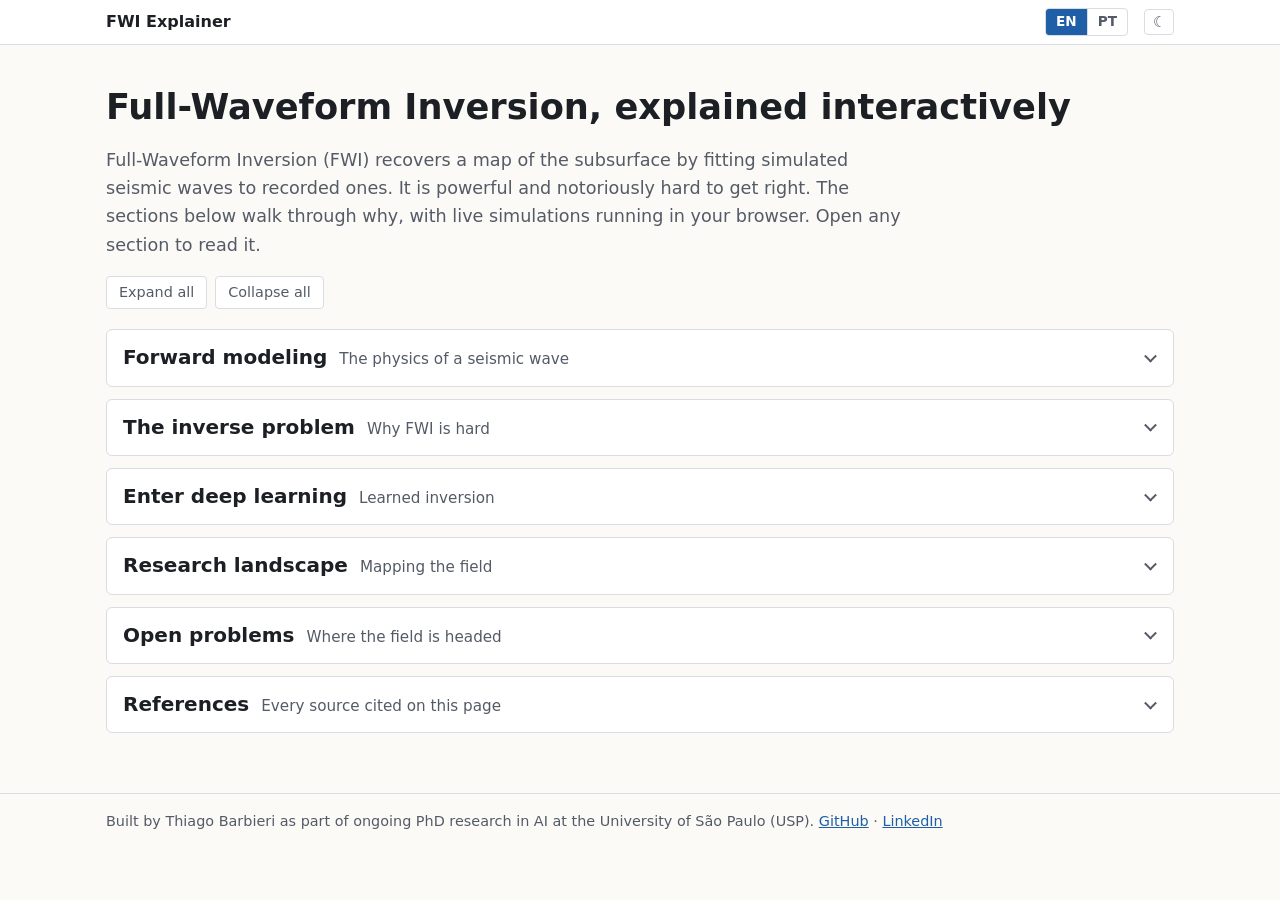
==== index.html @ c728a437 "docs: README with live links, screenshots and credits; copy edits - README: live links (EN/PT), over" ====
<!doctype html>
<html lang="en">
<head>
  <meta charset="utf-8">
  <meta name="viewport" content="width=device-width, initial-scale=1">
  <title>FWI Explainer</title>
  <link rel="icon" href="data:image/svg+xml,%3Csvg xmlns=%27http://www.w3.org/2000/svg%27 viewBox=%270 0 32 32%27%3E%3Cpath d=%27M2 16 Q6 4 10 16 T18 16 T26 16 T30 16%27 fill=%27none%27 stroke=%27%231f5fa8%27 stroke-width=%273%27/%3E%3C/svg%3E">
  <meta name="description" content="Interactive, in-browser explainer of seismic Full-Waveform Inversion and deep-learning approaches to it.">
  <link rel="alternate" hreflang="en" href="index.html">
  <link rel="alternate" hreflang="pt-BR" href="index.pt.html">
  <link rel="stylesheet" href="assets/vendor/katex/katex.min.css">
  <link rel="stylesheet" href="assets/css/theme.css">
  <link rel="stylesheet" href="assets/css/layout.css">
  <script src="assets/js/theme.js"></script>
</head>
<body>
  <a class="skip-link" href="#content">Skip to content</a>
  <header class="site-header">
    <nav class="site-nav" aria-label="Site">
      <a class="brand" href="#top">FWI Explainer</a>
      <div class="lang-switch" role="group" aria-label="Language" data-lang-switch>
        <a href="index.html" hreflang="en" lang="en" aria-current="true">EN</a>
        <a href="index.pt.html" hreflang="pt-BR" lang="pt-BR">PT</a>
      </div>
      <button type="button" class="theme-toggle" data-theme-toggle data-label-dark="Switch to dark theme" data-label-light="Switch to light theme"></button>
    </nav>
  </header>
  <main id="content">
    <div id="top"></div>
    <h1>Full-Waveform Inversion, explained interactively</h1>
    <p class="lede">Full-Waveform Inversion (FWI) recovers a map of the subsurface by fitting simulated seismic waves to recorded ones. It is powerful and notoriously hard to get right. The sections below walk through why, with live simulations running in your browser. Open any section to read it.</p>
    <div class="section-tools">
      <button type="button" data-sections="expand">Expand all</button>
      <button type="button" data-sections="collapse">Collapse all</button>
    </div>
    <details class="section" id="forward-modeling">
      <summary><h2 class="section-title">Forward modeling</h2><span class="section-sub">The physics of a seismic wave</span></summary>
      <div class="section-body">
        <p class="lede">Inverting seismic data first requires predicting it. Given a map of how fast sound travels underground, what does a wave from a surface source look like by the time it reaches the sensors?</p>

        <h3>Velocity models, sources and receivers</h3>
        <p>A <strong>velocity model</strong> is a map of the subsurface where each cell stores how fast a pressure wave travels there, in meters per second. Soft sediments are slow; compacted rock is fast. Where velocity changes abruptly, part of the wave's energy reflects back toward the surface.</p>
        <p>In a seismic survey, a <strong>source</strong> (an air gun offshore, a vibrator truck on land) sends a short pulse into the ground, and a line of <strong>receivers</strong> records pressure over time. Plotting every receiver's recording side by side, time increasing downward, gives a <strong>shot gather</strong>: the raw data that FWI tries to explain.</p>

        <h3>The acoustic wave equation</h3>
        <p>For a medium with constant density, the pressure field \(p(\mathbf{x}, t)\) obeys</p>
        \[ \frac{\partial^2 p}{\partial t^2} = v(\mathbf{x})^2\, \nabla^2 p + s(\mathbf{x}, t), \]
        <p>where \(v(\mathbf{x})\) is the velocity model and \(s\) is the source term. Simulating data from a known model this way is called <strong>forward modeling</strong>.</p>

        <section class="demo wide" id="forward-demo" aria-labelledby="fm-demo-title">
          <h4 id="fm-demo-title">Try it: propagate a wave through your own model</h4>
          <div class="demo-panels">
            <figure>
              <canvas data-role="model" role="img"
                aria-label="Velocity model with the wavefield drawn on top"
                aria-describedby="fm-model-desc"></canvas>
              <figcaption id="fm-model-desc">Velocity model (1 km × 1 km, light = slow, dark = fast) with the pressure wavefield overlaid in red (positive) and blue (negative). The orange triangle is the source; the small dark squares along the top are receivers.</figcaption>
              <div class="axis-label" aria-hidden="true"><span>1500 m/s</span><span>4500 m/s</span></div>
              <div class="legend-bar" aria-hidden="true"></div>
            </figure>
            <figure>
              <canvas data-role="gather" role="img"
                aria-label="Shot gather recorded by the receivers"
                aria-describedby="fm-gather-desc"></canvas>
              <figcaption id="fm-gather-desc">Shot gather: one column per receiver (left to right across the surface), time running downward from 0 to 1 s. The first steep arrival is the direct wave; curved events below it are reflections. Amplitudes get a display-only gain with time.</figcaption>
            </figure>
          </div>

          <div class="controls">
            <label class="control"><span class="label">Model preset</span>
              <select data-role="preset">
                <option value="layered" selected>Three layers</option>
                <option value="anomaly">Circular anomaly</option>
                <option value="dipping">Dipping interface</option>
                <option value="homogeneous">Homogeneous</option>
              </select>
            </label>
            <fieldset>
              <legend>Clicking the model</legend>
              <label><input type="radio" name="fm-mode" value="source" checked> places the source</label>
              <label><input type="radio" name="fm-mode" value="paint"> paints velocity</label>
            </fieldset>
            <label class="control"><span class="label">Brush velocity: <span data-role="brush-value"></span></span>
              <input type="range" data-role="brush" step="100">
            </label>
            <label class="control"><span class="label">Speed</span>
              <select data-role="speed">
                <option value="2">Slow</option>
                <option value="5" selected>Normal</option>
                <option value="12">Fast</option>
              </select>
            </label>
            <div class="button-row">
              <button type="button" class="primary" data-role="play" aria-pressed="false">Play</button>
              <button type="button" data-role="step">Step</button>
              <button type="button" data-role="reset">Reset</button>
            </div>
          </div>
          <p class="demo-status"><span data-role="clock"></span> · <span data-role="status" aria-live="polite">Press Play to fire the source.</span></p>
        </section>

        <h3>What to look for</h3>
        <ul>
          <li>In the three-layer model, each interface sends a reflection back up. In the gather these show up as curved events (hyperbolas) that arrive later for deeper interfaces.</li>
          <li>Once the wave enters a faster layer its wavefront spreads out faster, which also bends (refracts) its direction of travel.</li>
          <li>A compact anomaly scatters energy in every direction. Its signature in the gather is a diffraction curve centered above it.</li>
          <li>Try painting a slow, low-velocity zone and compare how much later its reflections arrive.</li>
        </ul>

        <h3>How the simulation works</h3>
        <p>The browser solves the wave equation on a 100 × 100 grid of 10 m cells with the finite-difference time-domain method. Derivatives become weighted differences between neighboring cells, and the field is advanced one small time step \(\Delta t\) at a time:</p>
        \[ p^{n+1}_{i,j} = 2p^{n}_{i,j} - p^{n-1}_{i,j} + v_{i,j}^2\,\Delta t^2\, \big(\nabla_h^2 p^{n}\big)_{i,j} + \Delta t^2\, s^{n}_{i,j}, \]
        <p>where \(\nabla_h^2\) is a fourth-order accurate discrete Laplacian. The time step must satisfy a stability (CFL) condition, \(v_{\max}\,\Delta t / \Delta x \le C\), otherwise errors grow exponentially. Here \(\Delta t\) is fixed for the fastest velocity you can paint, so edits can never make the simulation unstable. The source is a Ricker wavelet with a 15 Hz peak frequency. A damping "sponge" layer around the grid absorbs waves that leave it, which mimics an unbounded medium <a class="cite" href="#cerjan1985" data-cite="cerjan1985">(Cerjan et al., 1985)</a>. It is imperfect: a faint residual reflection of about 3% remains.</p>
        <p class="note">Adapted from standard finite-difference time-domain formulations of the acoustic wave equation.</p>

        <p>Forward modeling answers "what data would this model produce?" The next section asks the harder question in reverse: <a href="#inverse-problem">given recorded data, what model produced it?</a></p>
      </div>
    </details>
    <details class="section" id="inverse-problem">
      <summary><h2 class="section-title">The inverse problem</h2><span class="section-sub">Why FWI is hard</span></summary>
      <div class="section-body">
        <p class="lede">Forward modeling turns a velocity model into data. Full-waveform inversion runs the other way: it starts from recorded data and searches for the model that would have produced it <a class="cite" href="#tarantola1984" data-cite="tarantola1984">(Tarantola, 1984)</a>.</p>

        <h3>Inversion as optimization</h3>
        <p>FWI treats the velocity in every grid cell as an unknown. For a model \(\mathbf{m}\), every shot is simulated, and a least-squares <strong>misfit</strong> measures how far the synthetic seismograms are from the observed ones:</p>
        \[ J(\mathbf{m}) = \frac{1}{2} \sum_{\text{shots}} \sum_{\text{receivers}} \int_0^T \big( d_{\text{syn}}(t; \mathbf{m}) - d_{\text{obs}}(t) \big)^2 \, dt. \]
        <p>The demos below already have 3,600 unknowns (a 60 × 60 grid), and realistic 3D models have vastly more. Searching that space directly is hopeless, so FWI improves the model iteratively with local, gradient-based optimization <a class="cite" href="#virieux2009" data-cite="virieux2009">(Virieux &amp; Operto, 2009)</a>:</p>
        \[ \mathbf{m}_{k+1} = \mathbf{m}_k - \alpha_k \, \nabla J(\mathbf{m}_k). \]

        <h3>Getting the gradient cheaply: the adjoint-state method</h3>
        <p>Perturbing each cell one at a time to estimate \(\nabla J\) would take one simulation per unknown. The adjoint-state method gets the whole gradient from just two simulations per shot. The first is the ordinary forward simulation \(p\). The second, the adjoint field \(\lambda\), is driven by the data residuals injected at the receivers and run backward in time. Correlating the two gives the gradient with respect to slowness squared, \(m = 1/v^2\) <a class="cite" href="#plessix2006" data-cite="plessix2006">(Plessix, 2006)</a>:</p>
        \[ \frac{\partial J}{\partial m(\mathbf{x})} = -\int_0^T \lambda(\mathbf{x}, t)\, \frac{\partial^2 p}{\partial t^2}(\mathbf{x}, t)\, dt. \]
        <p>This site's test suite checks the in-browser implementation against brute-force finite-difference perturbations. The two agree to within 0.2%.</p>
        <p class="note">Adapted from standard adjoint-state formulations of the acoustic wave equation.</p>

        <h3>Why it is hard: non-convexity and cycle-skipping</h3>
        <p>The misfit is not a nice bowl. Seismic waveforms oscillate, so comparing them sample by sample rewards any alignment of peaks with peaks, including the wrong ones. If the starting model predicts an arrival more than <em>half a period</em> away from the observed one, gradient descent pulls it toward the neighboring wiggle instead of the correct one. This is called <strong>cycle-skipping</strong> <a class="cite" href="#virieux2009" data-cite="virieux2009">(Virieux &amp; Operto, 2009)</a>:</p>
        \[ |\Delta t| > \frac{1}{2f} \quad\Rightarrow\quad \text{the nearest local minimum is the wrong one.} \]
        <p>Low frequencies have long periods, so they tolerate larger timing errors. Real recordings, however, often contain little usable low-frequency energy <a class="cite" href="#virieux2009" data-cite="virieux2009">(Virieux &amp; Operto, 2009)</a>. The problem is also <strong>ill-posed</strong>: sources and receivers only illuminate parts of the subsurface, so different models can fit the same data almost equally well.</p>

        <p>Both demos use a <strong>crosswell</strong> layout by default: six sources down the left side of the model, thirty receivers down the right side. The true model is a 2000 m/s background with a faster (2400 m/s) circular body in the middle. The inversion demo can also add sources and receivers along the top and bottom.</p>

        <section class="demo wide" id="misfit-landscape" aria-labelledby="ml-title">
          <h4 id="ml-title">Try it: the misfit landscape</h4>
          <p>Here the "model" is a single number: the velocity of a homogeneous starting guess. For each guess, the middle shot is simulated and its misfit against the observed data is computed, with a 4 Hz and a 12 Hz source.</p>
          <div class="demo-panels even">
            <figure>
              <div data-role="landscape-chart"></div>
              <ul class="chart-legend"><li class="series-a"><span>4 Hz data</span></li><li class="series-b"><span>12 Hz data</span></li></ul>
              <figcaption>Misfit versus starting velocity (each curve divided by its maximum). The 12 Hz curve has side valleys: local minima where gradient descent can get stuck.</figcaption>
            </figure>
            <figure>
              <div data-role="trace-chart"></div>
              <ul class="chart-legend"><li class="series-a"><span>observed</span></li><li class="series-b dashed"><span>modeled from your guess</span></li></ul>
              <figcaption>Recording at the receiver facing the middle source.</figcaption>
            </figure>
          </div>
          <div class="controls">
            <label class="control"><span class="label">Starting velocity: <span data-role="v0-value"></span></span>
              <input type="range" data-role="v0">
            </label>
            <fieldset>
              <legend>Trace frequency</legend>
              <label><input type="radio" name="ml-freq" value="4"> 4 Hz</label>
              <label><input type="radio" name="ml-freq" value="12" checked> 12 Hz</label>
            </fieldset>
            <button type="button" data-role="start">Compute landscape</button>
          </div>
          <p class="demo-readout" data-role="readout" aria-live="polite"></p>
          <p class="demo-status" data-role="status">The landscape is computed when this section scrolls into view (about 50 small simulations).</p>
        </section>

        <section class="demo wide" id="inversion-demo" aria-labelledby="inv-title">
          <h4 id="inv-title">Try it: run FWI from a wrong starting model</h4>
          <div class="scenario-row" role="group" aria-label="Scenarios">
            <button type="button" data-scenario="good">Good start (2000 m/s, 12 Hz)</button>
            <button type="button" data-scenario="skipped">Cycle-skipped (1700 m/s, 12 Hz)</button>
            <button type="button" data-scenario="multiscale">Fix 1: low → high frequency (1700 m/s)</button>
            <button type="button" data-scenario="surround">Fix 2: sources and receivers on all sides (1700 m/s, 12 Hz)</button>
          </div>
          <div class="demo-panels models">
            <figure>
              <canvas data-role="truth" role="img" aria-label="True velocity model" aria-describedby="inv-truth-desc"></canvas>
              <figcaption id="inv-truth-desc">True model (used only to generate the observed data). Orange circles: sources; dark squares: receivers.</figcaption>
            </figure>
            <figure>
              <canvas data-role="current" role="img" aria-label="Current inverted velocity model" aria-describedby="inv-current-desc"></canvas>
              <figcaption id="inv-current-desc">Current estimate, updated after every iteration. Same color scale as the true model.</figcaption>
            </figure>
          </div>
          <div class="axis-label narrow" aria-hidden="true"><span>1500 m/s</span><span>3000 m/s</span></div>
          <div class="legend-bar narrow" aria-hidden="true"></div>
          <figure class="chart-block">
            <div data-role="misfit-chart"></div>
            <figcaption>Misfit relative to its value at the start of each frequency band. In the low → high run it jumps back to 1 at the switch, because it is measured on different data from then on.</figcaption>
          </figure>
          <div class="controls">
            <label class="control"><span class="label">Starting velocity: <span data-role="v0-value"></span></span>
              <input type="range" data-role="v0">
            </label>
            <fieldset>
              <legend>Data used</legend>
              <label><input type="radio" name="inv-band" value="low"> 4 Hz only</label>
              <label><input type="radio" name="inv-band" value="high" checked> 12 Hz only</label>
              <label><input type="radio" name="inv-band" value="multi"> 4 Hz, then 12 Hz</label>
            </fieldset>
            <fieldset>
              <legend>Sources and receivers</legend>
              <label><input type="radio" name="inv-geometry" value="crosswell" checked> left and right</label>
              <label><input type="radio" name="inv-geometry" value="surround"> all four sides</label>
            </fieldset>
            <div class="button-row">
              <button type="button" class="primary" data-role="run" aria-pressed="false">Run</button>
              <button type="button" data-role="step">One iteration</button>
              <button type="button" data-role="reset">Reset</button>
            </div>
          </div>
          <p class="demo-status"><span data-role="progress"></span> · <span data-role="status" aria-live="polite"></span></p>
        </section>

        <h3>What to look for</h3>
        <ul>
          <li><strong>Good start:</strong> the background is already right, the misfit falls steadily, and the fast body appears in the right place. It is smeared horizontally: with sources on one side and receivers on the other, most waves cross it left to right, which constrains its width poorly.</li>
          <li><strong>Cycle-skipped:</strong> starting 15% too slow, the 12 Hz misfit stalls well above zero. The estimate fills with stripes and velocities hit the allowed limits. It is fitting the wrong wiggles.</li>
          <li><strong>Fix 1, low → high frequency:</strong> from the same bad start, the 4 Hz stage first corrects the smooth background, which brings arrivals within half a 12 Hz period. The 12 Hz stage then sharpens the fast body. Moving from low to high frequencies is a classic remedy for cycle-skipping <a class="cite" href="#bunks1995" data-cite="bunks1995">(Bunks et al., 1995)</a>.</li>
          <li><strong>Fix 2, sources and receivers on all sides:</strong> still starting 15% too slow and using only 12 Hz data. The added short source–receiver distances along the top and bottom have arrival errors below half a period, so they pull the background toward the right value first, and the longer paths follow. In this demo, a start that is too <em>fast</em> (2500 m/s) still cycle-skips with this layout.</li>
        </ul>
        <p class="note">Simplifications: the observed data come from the same solver and grid used for inversion, with no noise. Real data are noisier and never match the physics exactly, which makes every one of these problems harder.</p>

        <p>Iterative FWI solves a new optimization problem for every survey and depends on a good starting model. The next section looks at methods that <a href="#deep-learning">learn the mapping from data to model instead</a>.</p>
      </div>
    </details>
    <details class="section" id="deep-learning">
      <summary><h2 class="section-title">Enter deep learning</h2><span class="section-sub">Learned inversion</span></summary>
      <div class="section-body">
        <p class="lede">Iterative FWI solves a new optimization problem for every survey, and it needs a good starting model to avoid cycle-skipping. Learned inversion takes a different route: train a neural network once on many pairs of seismic data and velocity models. After that, inverting new data takes a single forward pass.</p>

        <h3>From optimization to a learned mapping</h3>
        <p>Classical FWI searches for the model that explains one dataset:</p>
        \[ \mathbf{m}^\star = \arg\min_{\mathbf{m}} J(\mathbf{m}; \mathbf{d}_{\text{obs}}). \]
        <p>A learned approach instead fits the parameters \(\theta\) of a network \(f_\theta\) that maps data to models, using a training set of simulated examples \((\mathbf{d}_i, \mathbf{m}_i)\):</p>
        \[ \theta^\star = \arg\min_{\theta} \sum_i \big\lVert f_{\theta}(\mathbf{d}_i) - \mathbf{m}_i \big\rVert_1, \qquad \hat{\mathbf{m}} = f_{\theta^\star}(\mathbf{d}_{\text{obs}}). \]
        <p>The expensive part moves from inference time to training time, and the physics enters only through the examples. That trade-off shapes everything below.</p>

        <h3>A small experiment</h3>
        <p>To make the comparison concrete, a network was trained specifically for this site. Five surface sources and 64 receivers record a 640 m × 640 m model at <span data-fill="f0_hz"></span> Hz. The <span data-fill="train_size" data-format="thousands"></span> training models come from a random generator of curved layers, faults and intrusions. The network is a small convolutional encoder–decoder. Simulating the training data took about 10 minutes and training about 13 minutes, both on a laptop GPU. The classical baseline is FWI run through the same simulator. It starts from a smooth 1D model (the average depth profile of the training models) and works from low to high frequencies.</p>

        <section class="demo wide" id="dl-comparison" aria-labelledby="dl-title">
          <h4 id="dl-title">Compare: classical FWI and deep learning</h4>
          <div class="scenario-row" role="group" aria-label="Test case">
            <button type="button" data-case="in-distribution" aria-pressed="true">Test model like the training data</button>
            <button type="button" data-case="out-of-distribution" aria-pressed="false">Unfamiliar geology</button>
          </div>
          <div class="dl-layout">
            <figure class="dl-slider">
              <div class="dl-stage">
                <img data-role="right-img" alt="" width="256" height="256">
                <img data-role="left-img" alt="" width="256" height="256" class="dl-overlay">
                <div class="dl-divider" data-role="divider" aria-hidden="true"></div>
                <span class="dl-tag dl-tag-left" data-role="left-tag"></span>
                <span class="dl-tag dl-tag-right" data-role="right-tag"></span>
              </div>
              <label class="control"><span class="label">Drag to compare</span>
                <input type="range" data-role="position" min="0" max="100" value="50">
              </label>
            </figure>
            <figure class="dl-truth">
              <img data-role="truth-img" alt="True velocity model" width="256" height="256">
              <figcaption>True model</figcaption>
              <div class="axis-label" aria-hidden="true"><span>1500 m/s</span><span>4500 m/s</span></div>
              <div class="legend-bar" aria-hidden="true"></div>
            </figure>
          </div>
          <div class="controls">
            <label class="control"><span class="label">Left image</span>
              <select data-role="left">
                <option value="fwi" selected>Classical FWI</option>
                <option value="start">Starting model</option>
                <option value="dl">Deep learning</option>
                <option value="true">True model</option>
              </select>
            </label>
            <label class="control"><span class="label">Right image</span>
              <select data-role="right">
                <option value="dl" selected>Deep learning</option>
                <option value="fwi">Classical FWI</option>
                <option value="true">True model</option>
                <option value="start">Starting model</option>
              </select>
            </label>
          </div>
          <table class="metrics">
            <caption>Mean absolute velocity error against the true model, and compute time on a laptop GPU (RTX 3050).</caption>
            <thead><tr><th scope="col">Method</th><th scope="col">Error</th><th scope="col">Time</th></tr></thead>
            <tbody data-role="metrics"></tbody>
          </table>
          <p class="demo-status" data-role="status"></p>
        </section>

        <h3>What the comparison shows</h3>
        <ul>
          <li><strong>Speed.</strong> Once trained, the network inverts a dataset in about <span data-fill="cases.in-distribution.seconds.dl" data-format="ms"></span>. The classical FWI run takes about <span data-fill="cases.in-distribution.seconds.fwi" data-format="minutes"></span> on the same GPU. The cost has moved rather than vanished: the training set and the training run would have to be redone for a different survey layout or frequency band.</li>
          <li><strong>Familiar geology.</strong> On models like its training data, the network is accurate: its average error over <span data-fill="test_size"></span> held-out test models is <span data-fill="dl_test_set_mae_mps" data-format="mps"></span>. On the example shown, the two methods land close together (<span data-fill="cases.in-distribution.mae_mps.fwi" data-format="mps"></span> for FWI, <span data-fill="cases.in-distribution.mae_mps.dl" data-format="mps"></span> for the network). The network's model is smoother, and it misses the small body near the bottom right.</li>
          <li><strong>Unfamiliar geology.</strong> The second model has steep, curved layers and a slow lens, features the generator never produces. FWI still recovers the lens and the shape of the layers (<span data-fill="cases.out-of-distribution.mae_mps.fwi" data-format="mps"></span>), because it fits this particular dataset through the physics. The network returns a plausible-looking layered model with no lens at all (<span data-fill="cases.out-of-distribution.mae_mps.dl" data-format="mps"></span>). It can only reproduce the kinds of structure it was trained on.</li>
        </ul>
        <p class="note">This is one small experiment on synthetic, noise-free data. It illustrates the trade-off; it does not rank methods. The test example was chosen by a fixed rule (the test model with the largest velocity variation), not by how either method performed on it. Code: <code>scripts/dl/</code> in the repository.</p>

        <h3>Technique families in the literature</h3>
        <p>The rest of the field mostly keeps the wave-equation solver and inserts a network at one of three points of the inversion loop. The families below follow the author's bibliography (see the <a href="#research-landscape">research landscape</a>). Papers are grouped by where the network sits and by what their titles say; no summary of their results is implied.</p>
        <h4>Networks that generate the model</h4>
        <p>Instead of updating each cell's velocity directly, a neural network produces the velocity model, and the network's weights are optimized through the wave-equation solver. This is the largest group in the survey <span class="cite-list" data-cite-list="group=survey insertion=model">(<a class="cite-item" href="#zhu2022integrating" data-cite="zhu2022integrating">Zhu et al., 2022</a>; <a class="cite-item" href="#sun2023implicit" data-cite="sun2023implicit">Sun et al., 2023</a>; <a class="cite-item" href="#zhang2023eifwi" data-cite="zhang2023eifwi">Zhang et al., 2023</a>; <a class="cite-item" href="#wu2025selfsup" data-cite="wu2025selfsup">Wu et al., 2025</a>; <a class="cite-item" href="#wu2026fourier" data-cite="wu2026fourier">Kang et al., 2026</a>; <a class="cite-item" href="#huo2026cnnmmi" data-cite="huo2026cnnmmi">Li et al., 2026c</a>; <a class="cite-item" href="#liu2026reparam" data-cite="liu2026reparam">Liu et al., 2026</a>; <a class="cite-item" href="#qu2026axpcae" data-cite="qu2026axpcae">Niu et al., 2026a</a>; <a class="cite-item" href="#qu2026piedd" data-cite="qu2026piedd">Niu et al., 2026b</a>; <a class="cite-item" href="#han2026kan" data-cite="han2026kan">Wu et al., 2026</a>)</span>. Across the bibliography, titles mention convolutional networks <span class="cite-list" data-cite-list="tag=CNN">(<a class="cite-item" href="#shao2026scfwi" data-cite="shao2026scfwi">Huo et al., 2026</a>; <a class="cite-item" href="#han2026kan" data-cite="han2026kan">Wu et al., 2026</a>)</span>, multilayer perceptrons and implicit neural representations <span class="cite-list" data-cite-list="tag=MLP,neural+representation">(<a class="cite-item" href="#sun2023implicit" data-cite="sun2023implicit">Sun et al., 2023</a>; <a class="cite-item" href="#zhang2023eifwi" data-cite="zhang2023eifwi">Zhang et al., 2023</a>; <a class="cite-item" href="#wu2026fourier" data-cite="wu2026fourier">Kang et al., 2026</a>; <a class="cite-item" href="#wang2026metaifwi" data-cite="wang2026metaifwi">Wang et al., 2026</a>)</span>, physics-informed or physics-constrained designs <span class="cite-list" data-cite-list="tag=physics-informed">(<a class="cite-item" href="#huang2025fnofwi" data-cite="huang2025fnofwi">Huang et al., 2025</a>; <a class="cite-item" href="#elmeliegy2026vae" data-cite="elmeliegy2026vae">Elmeliegy et al., 2026</a>; <a class="cite-item" href="#qu2026axpcae" data-cite="qu2026axpcae">Niu et al., 2026a</a>; <a class="cite-item" href="#qu2026piedd" data-cite="qu2026piedd">Niu et al., 2026b</a>)</span> and self-supervised training <span class="cite-list" data-cite-list="tag=self-supervised">(<a class="cite-item" href="#wu2025selfsup" data-cite="wu2025selfsup">Wu et al., 2025</a>; <a class="cite-item" href="#huo2026cnnmmi" data-cite="huo2026cnnmmi">Li et al., 2026c</a>)</span>.</p>
        <h4>Redesigned and learned misfit functions</h4>
        <p>Here the change is in how observed and simulated seismograms are compared. The sample-by-sample least-squares misfit is what makes cycle-skipping possible, so replacing it with a different distance, or with a comparison learned by a network, is a direct way to attack the problem <span class="cite-list" data-cite-list="tag=misfit+function">(<a class="cite-item" href="#metivier2016" data-cite="metivier2016">Métivier et al., 2016</a>; <a class="cite-item" href="#sun2022mlmisfit" data-cite="sun2022mlmisfit">Sun &amp; Alkhalifah, 2022</a>; <a class="cite-item" href="#alfarhan2026timeshift" data-cite="alfarhan2026timeshift">Alfarhan et al., 2026</a>; <a class="cite-item" href="#shao2026scfwi" data-cite="shao2026scfwi">Huo et al., 2026</a>; <a class="cite-item" href="#saad2026siamesefit" data-cite="saad2026siamesefit">Saad &amp; Alkhalifah, 2026</a>)</span>.</p>
        <h4>Learned priors and regularization</h4>
        <p>A network trained on plausible velocity models acts as a regularizer or prior that pulls the solution toward realistic structure <span class="cite-list" data-cite-list="tag=learned+prior">(<a class="cite-item" href="#li2021targetoriented" data-cite="li2021targetoriented">Li et al., 2021</a>; <a class="cite-item" href="#li2022targetlapse" data-cite="li2022targetlapse">Li &amp; Alkhalifah, 2022</a>; <a class="cite-item" href="#taufik2024learned" data-cite="taufik2024learned">Taufik et al., 2024</a>; <a class="cite-item" href="#du2025wgan" data-cite="du2025wgan">Du &amp; Wang, 2025</a>; <a class="cite-item" href="#taufik2025wavenumber" data-cite="taufik2025wavenumber">Taufik &amp; Alkhalifah, 2025</a>; <a class="cite-item" href="#elmeliegy2026vae" data-cite="elmeliegy2026vae">Elmeliegy et al., 2026</a>; <a class="cite-item" href="#li2026co2" data-cite="li2026co2">Li et al., 2026a</a>; <a class="cite-item" href="#siahkoohi2026memorization" data-cite="siahkoohi2026memorization">Siahkoohi &amp; Sabeddu, 2026</a>)</span>. Several recent works use diffusion models for this <span class="cite-list" data-cite-list="id=taufik2024learned,taufik2025wavenumber">(<a class="cite-item" href="#taufik2024learned" data-cite="taufik2024learned">Taufik et al., 2024</a>; <a class="cite-item" href="#taufik2025wavenumber" data-cite="taufik2025wavenumber">Taufik &amp; Alkhalifah, 2025</a>)</span>.</p>
        <h4>Uncertainty quantification</h4>
        <p>Instead of a single best-fitting model, these methods estimate a distribution of plausible models, for example with Bayesian neural networks or variational inference <span class="cite-list" data-cite-list="tag=uncertainty">(<a class="cite-item" href="#zhu2022integrating" data-cite="zhu2022integrating">Zhu et al., 2022</a>; <a class="cite-item" href="#zhang2023eifwi" data-cite="zhang2023eifwi">Zhang et al., 2023</a>; <a class="cite-item" href="#yin2025wiser" data-cite="yin2025wiser">Yin et al., 2025</a>; <a class="cite-item" href="#elmeliegy2026vae" data-cite="elmeliegy2026vae">Elmeliegy et al., 2026</a>; <a class="cite-item" href="#li2026co2" data-cite="li2026co2">Li et al., 2026a</a>; <a class="cite-item" href="#um2026joint3d" data-cite="um2026joint3d">Um et al., 2026</a>)</span>.</p>
        <h4>Multiparameter inversion</h4>
        <p>Elastic FWI estimates several properties at once, such as P- and S-wave velocities and density. The parameters are coupled in the data, so an error in one can leak into another, a problem known as crosstalk (see <a href="#open-problems">open problems</a>). Deep-learning work on the multiparameter case: <span class="cite-list" data-cite-list="tag=multiparameter group=survey | tag=multiparameter group=ml-native">(<a class="cite-item" href="#li2022targetlapse" data-cite="li2022targetlapse">Li &amp; Alkhalifah, 2022</a>; <a class="cite-item" href="#feng2023efwi" data-cite="feng2023efwi">Feng et al., 2023</a>; <a class="cite-item" href="#zhang2023eifwi" data-cite="zhang2023eifwi">Zhang et al., 2023</a>; <a class="cite-item" href="#taufik2024learned" data-cite="taufik2024learned">Taufik et al., 2024</a>; <a class="cite-item" href="#du2025wgan" data-cite="du2025wgan">Du &amp; Wang, 2025</a>; <a class="cite-item" href="#taufik2025wavenumber" data-cite="taufik2025wavenumber">Taufik &amp; Alkhalifah, 2025</a>; <a class="cite-item" href="#wu2025selfsup" data-cite="wu2025selfsup">Wu et al., 2025</a>; <a class="cite-item" href="#huo2026cnnmmi" data-cite="huo2026cnnmmi">Li et al., 2026c</a>; <a class="cite-item" href="#qu2026piedd" data-cite="qu2026piedd">Niu et al., 2026b</a>; <a class="cite-item" href="#han2026kan" data-cite="han2026kan">Wu et al., 2026</a>)</span>.</p>
        <h4>Benchmarks</h4>
        <p>Shared synthetic datasets make learned methods comparable, and they also define the geology those methods are trained and tested on <span class="cite-list" data-cite-list="tag=benchmark">(<a class="cite-item" href="#deng2022openfwi" data-cite="deng2022openfwi">Deng et al., 2022</a>; <a class="cite-item" href="#feng2023efwi" data-cite="feng2023efwi">Feng et al., 2023</a>; <a class="cite-item" href="#geofwi2026" data-cite="geofwi2026">Li et al., 2026b</a>; <a class="cite-item" href="#liu2026reparam" data-cite="liu2026reparam">Liu et al., 2026</a>)</span>.</p>

        <p>Where is the field heading? The <a href="#open-problems">open problems</a> section collects the gaps these methods still leave.</p>
      </div>
    </details>
    <details class="section" id="research-landscape">
      <summary><h2 class="section-title">Research landscape</h2><span class="section-sub">Mapping the field</span></summary>
      <div class="section-body">
        <p class="lede">Every paper in the author's working bibliography on one timeline, filterable by topic.</p>
        <p>The map combines three sets of references. The first is classical FWI. The second is a preliminary, non-systematic survey of 16 deep-learning FWI papers from 2021 to 2026, grouped by where the network enters the inversion: generating the model, comparing the data, or acting as a prior. The third is machine-learning-oriented work on the problem, such as learned misfits, diffusion priors, neural operators and benchmark datasets. Topic tags are derived from each paper's title by fixed keyword rules. Select a point or a list entry for details; links go to the publisher or to arXiv.</p>
        <section class="demo wide" id="landscape" aria-labelledby="ls-title">
          <h3 id="ls-title">Explore the bibliography</h3>
          <div class="tag-filter" role="group" aria-label="Filter by topic" data-role="filters"></div>
          <p class="demo-status" data-role="count" aria-live="polite"></p>
          <div data-role="chart"></div>
          <ul class="chart-legend" data-role="legend"></ul>
          <div class="paper-detail" data-role="detail" aria-live="polite"><p>Select a paper to see its details.</p></div>
          <h4 class="paper-list-title">Papers shown</h4>
          <ul class="paper-list" data-role="list"></ul>
        </section>
      </div>
    </details>
    <details class="section" id="open-problems">
      <summary><h2 class="section-title">Open problems</h2><span class="section-sub">Where the field is headed</span></summary>
      <div class="section-body">
        <p class="lede">The difficulties from the earlier sections are also where current research concentrates. Each card lists the work in the bibliography whose titles address it.</p>
        <div class="problem-cards">
          <article class="problem-card">
            <h3>Cycle-skipping and the starting model</h3>
            <p>Least-squares waveform misfits have local minima whenever predicted arrivals are more than half a period off, so FWI depends on a good starting model and on low frequencies <a class="cite" href="#virieux2009" data-cite="virieux2009">(Virieux &amp; Operto, 2009)</a>. The <a href="#inverse-problem">inverse-problem demos</a> show both effects. Moving from low to high frequencies is the classic remedy <a class="cite" href="#bunks1995" data-cite="bunks1995">(Bunks et al., 1995)</a>. Other approaches change the misfit itself.</p>
            <p class="card-refs">In the bibliography: <span class="cite-list" data-cite-list="tag=cycle-skipping | tag=misfit+function">(<a class="cite-item" href="#metivier2016" data-cite="metivier2016">Métivier et al., 2016</a>; <a class="cite-item" href="#engquist2022" data-cite="engquist2022">Engquist &amp; Yang, 2022</a>; <a class="cite-item" href="#sun2022mlmisfit" data-cite="sun2022mlmisfit">Sun &amp; Alkhalifah, 2022</a>; <a class="cite-item" href="#alfarhan2026timeshift" data-cite="alfarhan2026timeshift">Alfarhan et al., 2026</a>; <a class="cite-item" href="#shao2026scfwi" data-cite="shao2026scfwi">Huo et al., 2026</a>; <a class="cite-item" href="#saad2026siamesefit" data-cite="saad2026siamesefit">Saad &amp; Alkhalifah, 2026</a>)</span></p>
          </article>
          <article class="problem-card">
            <h3>Crosstalk between parameters</h3>
            <p>When several properties are inverted together, their effects on the data overlap, and an error in one parameter can be absorbed by another <a class="cite" href="#operto2013" data-cite="operto2013">(Operto et al., 2013)</a>. It can even leak between unknowns at different locations <a class="cite" href="#keating2020" data-cite="keating2020">(Keating &amp; Innanen, 2020)</a>.</p>
            <p class="card-refs">Deep-learning work on multiparameter inversion: <span class="cite-list" data-cite-list="tag=multiparameter group=survey | tag=multiparameter group=ml-native">(<a class="cite-item" href="#li2022targetlapse" data-cite="li2022targetlapse">Li &amp; Alkhalifah, 2022</a>; <a class="cite-item" href="#feng2023efwi" data-cite="feng2023efwi">Feng et al., 2023</a>; <a class="cite-item" href="#zhang2023eifwi" data-cite="zhang2023eifwi">Zhang et al., 2023</a>; <a class="cite-item" href="#taufik2024learned" data-cite="taufik2024learned">Taufik et al., 2024</a>; <a class="cite-item" href="#du2025wgan" data-cite="du2025wgan">Du &amp; Wang, 2025</a>; <a class="cite-item" href="#taufik2025wavenumber" data-cite="taufik2025wavenumber">Taufik &amp; Alkhalifah, 2025</a>; <a class="cite-item" href="#wu2025selfsup" data-cite="wu2025selfsup">Wu et al., 2025</a>; <a class="cite-item" href="#huo2026cnnmmi" data-cite="huo2026cnnmmi">Li et al., 2026c</a>; <a class="cite-item" href="#qu2026piedd" data-cite="qu2026piedd">Niu et al., 2026b</a>; <a class="cite-item" href="#han2026kan" data-cite="han2026kan">Wu et al., 2026</a>)</span></p>
          </article>
          <article class="problem-card">
            <h3>Generalization to unfamiliar geology</h3>
            <p>A network can only reproduce the kinds of structure it was trained on, as the <a href="#deep-learning">deep-learning experiment</a> on this page shows with a slow lens the network never saw. The synthetic benchmark datasets used for training and testing therefore shape what a learned method can recover.</p>
            <p class="card-refs">Benchmarks in the bibliography: <span class="cite-list" data-cite-list="tag=benchmark">(<a class="cite-item" href="#deng2022openfwi" data-cite="deng2022openfwi">Deng et al., 2022</a>; <a class="cite-item" href="#feng2023efwi" data-cite="feng2023efwi">Feng et al., 2023</a>; <a class="cite-item" href="#geofwi2026" data-cite="geofwi2026">Li et al., 2026b</a>; <a class="cite-item" href="#liu2026reparam" data-cite="liu2026reparam">Liu et al., 2026</a>)</span></p>
          </article>
          <article class="problem-card">
            <h3>Uncertainty</h3>
            <p>A single best-fitting model hides how well each region is constrained. The <a href="#inverse-problem">inversion demos</a> show that some parts of a model are barely illuminated. Estimating a distribution of plausible models instead, and checking that its spread is trustworthy, is an active direction.</p>
            <p class="card-refs">In the bibliography: <span class="cite-list" data-cite-list="tag=uncertainty">(<a class="cite-item" href="#zhu2022integrating" data-cite="zhu2022integrating">Zhu et al., 2022</a>; <a class="cite-item" href="#zhang2023eifwi" data-cite="zhang2023eifwi">Zhang et al., 2023</a>; <a class="cite-item" href="#yin2025wiser" data-cite="yin2025wiser">Yin et al., 2025</a>; <a class="cite-item" href="#elmeliegy2026vae" data-cite="elmeliegy2026vae">Elmeliegy et al., 2026</a>; <a class="cite-item" href="#li2026co2" data-cite="li2026co2">Li et al., 2026a</a>; <a class="cite-item" href="#um2026joint3d" data-cite="um2026joint3d">Um et al., 2026</a>)</span></p>
          </article>
          <article class="problem-card">
            <h3>Time-lapse monitoring</h3>
            <p>Repeated surveys over the same area aim to image changes, for example in a reservoir or a CO₂ storage site. The changes of interest are often small compared with the model itself, which makes them easy to confuse with inversion errors.</p>
            <p class="card-refs">In the bibliography: <span class="cite-list" data-cite-list="tag=time-lapse">(<a class="cite-item" href="#li2021targetoriented" data-cite="li2021targetoriented">Li et al., 2021</a>; <a class="cite-item" href="#li2022targetlapse" data-cite="li2022targetlapse">Li &amp; Alkhalifah, 2022</a>; <a class="cite-item" href="#li2026co2" data-cite="li2026co2">Li et al., 2026a</a>)</span></p>
          </article>
        </div>
      </div>
    </details>
    <details class="section" id="references">
      <summary><h2 class="section-title">References</h2><span class="section-sub">Every source cited on this page</span></summary>
      <div class="section-body">
        <p class="lede">Every source cited on this page, generated automatically from the citations in the text.</p>
        <!-- references:start (generated by scripts/build-page.js; do not edit) -->
        <ol class="bibliography">
          <li id="alfarhan2026timeshift">
            Alfarhan, M., Chen, F., Turkiyyah, G., Keyes, D., Vasconcelos, I., Ravasi, M. (2026). A deep learning-based time shift objective function for full waveform inversion. <em>Geophysical Prospecting</em> 74(3), e70160. <a href="https://doi.org/10.1111/1365-2478.70160">doi:10.1111/1365-2478.70160</a>
            <span class="cited-on">Cited in: <a href="#deep-learning">Enter deep learning</a>, <a href="#open-problems">Open problems</a></span>
          </li>
          <li id="bunks1995">
            Bunks, C., Saleck, F. M., Zaleski, S., Chavent, G. (1995). Multiscale seismic waveform inversion. <em>Geophysics</em> 60(5), 1457–1473. <a href="https://doi.org/10.1190/1.1443880">doi:10.1190/1.1443880</a>
            <span class="cited-on">Cited in: <a href="#inverse-problem">The inverse problem</a>, <a href="#open-problems">Open problems</a></span>
          </li>
          <li id="cerjan1985">
            Cerjan, C., Kosloff, D., Kosloff, R., Reshef, M. (1985). A nonreflecting boundary condition for discrete acoustic and elastic wave equations. <em>Geophysics</em> 50(4), 705–708. <a href="https://doi.org/10.1190/1.1441945">doi:10.1190/1.1441945</a>
            <span class="cited-on">Cited in: <a href="#forward-modeling">Forward modeling</a></span>
          </li>
          <li id="deng2022openfwi">
            Deng, C., Feng, S., Wang, H., Zhang, X., Jin, P., Feng, Y., Zeng, Q., Chen, Y., Lin, Y. (2022). OpenFWI: Large-scale multi-structural benchmark datasets for full waveform inversion. <em>Advances in Neural Information Processing Systems (NeurIPS), Datasets and Benchmarks Track</em> 35, 6007–6020. <a href="https://doi.org/10.52202/068431-0435">doi:10.52202/068431-0435</a>
            <span class="cited-on">Cited in: <a href="#deep-learning">Enter deep learning</a>, <a href="#open-problems">Open problems</a></span>
          </li>
          <li id="du2025wgan">
            Du, J., Wang, W. (2025). WGAN-regularized elastic full waveform inversion for petrophysical properties. <em>IEEE Transactions on Geoscience and Remote Sensing</em> 63, 1–14. <a href="https://doi.org/10.1109/TGRS.2025.3605583">doi:10.1109/TGRS.2025.3605583</a>
            <span class="cited-on">Cited in: <a href="#deep-learning">Enter deep learning</a>, <a href="#open-problems">Open problems</a></span>
          </li>
          <li id="elmeliegy2026vae">
            Elmeliegy, A., Sen, M. K., Dhara, A., Harding, J., Yoon, H. (2026). Physics-constrained variational autoencoder for uncertainty quantification of full waveform inversion. <em>Journal of Geophysical Research: Machine Learning and Computation</em> 3(5), e2026JH001389. <a href="https://doi.org/10.1029/2026JH001389">doi:10.1029/2026JH001389</a>
            <span class="cited-on">Cited in: <a href="#deep-learning">Enter deep learning</a>, <a href="#open-problems">Open problems</a></span>
          </li>
          <li id="engquist2022">
            Engquist, B., Yang, Y. (2022). Optimal transport based seismic inversion: Beyond cycle skipping. <em>Communications on Pure and Applied Mathematics</em> 75(10), 2201–2244. <a href="https://doi.org/10.1002/cpa.21990">doi:10.1002/cpa.21990</a>
            <span class="cited-on">Cited in: <a href="#open-problems">Open problems</a></span>
          </li>
          <li id="feng2023efwi">
            Feng, S., Wang, H., Deng, C., Feng, Y., Liu, Y., Zhu, M., Jin, P., Chen, Y., Lin, Y. (2023). 𝔼^FWI: Multiparameter benchmark datasets for elastic full waveform inversion of geophysical properties. <em>Advances in Neural Information Processing Systems (NeurIPS), Datasets and Benchmarks Track</em> 36, 23701–23713. <a href="https://doi.org/10.52202/075280-1029">doi:10.52202/075280-1029</a>
            <span class="cited-on">Cited in: <a href="#deep-learning">Enter deep learning</a>, <a href="#open-problems">Open problems</a></span>
          </li>
          <li id="huang2025fnofwi">
            Huang, X., Wang, F., Alkhalifah, T. (2025). Physics-informed waveform inversion using pretrained wavefield neural operators. <em>IEEE Transactions on Geoscience and Remote Sensing</em>. <a href="https://doi.org/10.1109/TGRS.2025.3624025">doi:10.1109/TGRS.2025.3624025</a>
            <span class="cited-on">Cited in: <a href="#deep-learning">Enter deep learning</a></span>
          </li>
          <li id="shao2026scfwi">
            Huo, K., Shao, G., Hu, J., Chang, W., Wang, P. (2026). Feature-data collaborative inversion: A Siamese convolutional neural network method for shallow-subsurface EFWI. <em>Artificial Intelligence in Geosciences</em> 7(3), 100250. <a href="https://doi.org/10.1016/j.aiig.2026.100250">doi:10.1016/j.aiig.2026.100250</a>
            <span class="cited-on">Cited in: <a href="#deep-learning">Enter deep learning</a>, <a href="#open-problems">Open problems</a></span>
          </li>
          <li id="wu2026fourier">
            Kang, B., Chen, R., Yang, K., Li, M., Wu, B. (2026). Implicit full waveform inversion with adaptive Fourier frequency bases learning. <em>Geophysical Journal International</em> 244(1), ggaf404. <a href="https://doi.org/10.1093/gji/ggaf404">doi:10.1093/gji/ggaf404</a>
            <span class="cited-on">Cited in: <a href="#deep-learning">Enter deep learning</a></span>
          </li>
          <li id="keating2020">
            Keating, S., Innanen, K. A. (2020). Parameter crosstalk and leakage between spatially separated unknowns in viscoelastic full-waveform inversion. <em>Geophysics</em> 85(4), R397–R408. <a href="https://doi.org/10.1190/GEO2019-0370.1">doi:10.1190/GEO2019-0370.1</a>
            <span class="cited-on">Cited in: <a href="#open-problems">Open problems</a></span>
          </li>
          <li id="geofwi2026">
            Li, C., Shen, Y., Fomel, S., Waheed, U. B., Savvaidis, A., Chen, Y. (2026b). GeoFWI: A large velocity model data set for benchmarking full waveform inversion using deep learning. <em>Journal of Geophysical Research: Machine Learning and Computation</em> 3(2), e2025JH001037. <a href="https://doi.org/10.1029/2025JH001037">doi:10.1029/2025JH001037</a>
            <span class="cited-on">Cited in: <a href="#deep-learning">Enter deep learning</a>, <a href="#open-problems">Open problems</a></span>
          </li>
          <li id="li2026co2">
            Li, H., Wang, N., Durlofsky, L. J., Biondi, B. L. (2026a). Bayesian full-waveform monitoring of CO₂ storage with fluid-flow priors via generative modeling. <em>Journal of Geophysical Research: Machine Learning and Computation</em> 3(3), e2025JH001190. <a href="https://doi.org/10.1029/2025JH001190">doi:10.1029/2025JH001190</a>
            <span class="cited-on">Cited in: <a href="#deep-learning">Enter deep learning</a>, <a href="#open-problems">Open problems</a></span>
          </li>
          <li id="huo2026cnnmmi">
            Li, W., Zhuo, X., Huo, S. (2026c). Progressive self-supervised inversion with multiscale strategies for resolving multiparameter crosstalk in a marine data case. <em>IEEE Transactions on Geoscience and Remote Sensing</em> 64, 5908515. <a href="https://doi.org/10.1109/TGRS.2026.3682202">doi:10.1109/TGRS.2026.3682202</a>
            <span class="cited-on">Cited in: <a href="#deep-learning">Enter deep learning</a>, <a href="#open-problems">Open problems</a></span>
          </li>
          <li id="li2021targetoriented">
            Li, Y., Alkhalifah, T., Guo, Q. (2021). Target-oriented time-lapse waveform inversion using deep learning-assisted regularization. <em>Geophysics</em> 86(4), R485–R495. <a href="https://doi.org/10.1190/geo2020-0383.1">doi:10.1190/geo2020-0383.1</a>
            <span class="cited-on">Cited in: <a href="#deep-learning">Enter deep learning</a>, <a href="#open-problems">Open problems</a></span>
          </li>
          <li id="li2022targetlapse">
            Li, Y., Alkhalifah, T. (2022). Target-oriented time-lapse elastic full-waveform inversion constrained by deep learning-based prior model. <em>IEEE Transactions on Geoscience and Remote Sensing</em> 60, 1–12. <a href="https://doi.org/10.1109/TGRS.2022.3186028">doi:10.1109/TGRS.2022.3186028</a>
            <span class="cited-on">Cited in: <a href="#deep-learning">Enter deep learning</a>, <a href="#open-problems">Open problems</a></span>
          </li>
          <li id="liu2026reparam">
            Liu, F., Li, Y.-X., Su, R., Huang, J.-P., Bai, L. (2026). Deep reparameterization for full waveform inversion: Architecture benchmarking, robust inversion, and multiphysics extension. <em>Petroleum Science</em> 23(4), 1890–1907. <a href="https://doi.org/10.1016/j.petsci.2025.12.027">doi:10.1016/j.petsci.2025.12.027</a>
            <span class="cited-on">Cited in: <a href="#deep-learning">Enter deep learning</a>, <a href="#open-problems">Open problems</a></span>
          </li>
          <li id="metivier2016">
            Métivier, L., Brossier, R., Mérigot, Q., Oudet, E., Virieux, J. (2016). Measuring the misfit between seismograms using an optimal transport distance: application to full waveform inversion. <em>Geophysical Journal International</em> 205(1), 345–377. <a href="https://doi.org/10.1093/gji/ggw014">doi:10.1093/gji/ggw014</a>
            <span class="cited-on">Cited in: <a href="#deep-learning">Enter deep learning</a>, <a href="#open-problems">Open problems</a></span>
          </li>
          <li id="qu2026axpcae">
            Niu, Y., Qu, Y., Li, Z. (2026a). A physics-constrained autoencoder for full-waveform inversion using axial self-attention. <em>Journal of Seismic Exploration</em> 35(1), 269. <a href="https://doi.org/10.36922/jse025480119">doi:10.36922/jse025480119</a>
            <span class="cited-on">Cited in: <a href="#deep-learning">Enter deep learning</a></span>
          </li>
          <li id="qu2026piedd">
            Niu, Y., Qu, Y., Li, Z. (2026b). Initial-model-free elastic full-waveform inversion using a physics-informed encoder–dual–decoder network. <em>Journal of Applied Geophysics</em> 251, 106272. <a href="https://doi.org/10.1016/j.jappgeo.2026.106272">doi:10.1016/j.jappgeo.2026.106272</a>
            <span class="cited-on">Cited in: <a href="#deep-learning">Enter deep learning</a>, <a href="#open-problems">Open problems</a></span>
          </li>
          <li id="operto2013">
            Operto, S., Gholami, Y., Prieux, V., Ribodetti, A., Brossier, R., Métivier, L., Virieux, J. (2013). A guided tour of multiparameter full-waveform inversion with multicomponent data: From theory to practice. <em>The Leading Edge</em> 32(9), 1040–1054. <a href="https://doi.org/10.1190/tle32091040.1">doi:10.1190/tle32091040.1</a>
            <span class="cited-on">Cited in: <a href="#open-problems">Open problems</a></span>
          </li>
          <li id="plessix2006">
            Plessix, R.-E. (2006). A review of the adjoint-state method for computing the gradient of a functional with geophysical applications. <em>Geophysical Journal International</em> 167(2), 495–503. <a href="https://doi.org/10.1111/j.1365-246X.2006.02978.x">doi:10.1111/j.1365-246X.2006.02978.x</a>
            <span class="cited-on">Cited in: <a href="#inverse-problem">The inverse problem</a></span>
          </li>
          <li id="saad2026siamesefit">
            Saad, O. M., Alkhalifah, T. (2026). SiameseFit: Latent seismic data comparison for enhanced full waveform inversion and cycle-skipping mitigation. <em>Geophysical Prospecting</em> 74, e70203. <a href="https://doi.org/10.1111/1365-2478.70203">doi:10.1111/1365-2478.70203</a>
            <span class="cited-on">Cited in: <a href="#deep-learning">Enter deep learning</a>, <a href="#open-problems">Open problems</a></span>
          </li>
          <li id="siahkoohi2026memorization">
            Siahkoohi, A., Sabeddu, D. (2026). On the role of memorization in learned priors for geophysical inverse problems. <em>arXiv preprint arXiv:2603.19629</em>. <a href="https://arxiv.org/abs/2603.19629">link</a>
            <span class="cited-on">Cited in: <a href="#deep-learning">Enter deep learning</a></span>
          </li>
          <li id="sun2022mlmisfit">
            Sun, B., Alkhalifah, T. (2022). ML-misfit: A neural network formulation of the misfit function for full-waveform inversion. <em>Frontiers in Earth Science</em> 10, 1011825. <a href="https://doi.org/10.3389/feart.2022.1011825">doi:10.3389/feart.2022.1011825</a>
            <span class="cited-on">Cited in: <a href="#deep-learning">Enter deep learning</a>, <a href="#open-problems">Open problems</a></span>
          </li>
          <li id="sun2023implicit">
            Sun, J., Innanen, K., Zhang, T., Trad, D. (2023). Implicit seismic full waveform inversion with deep neural representation. <em>Journal of Geophysical Research: Solid Earth</em> 128(3). <a href="https://doi.org/10.1029/2022JB025964">doi:10.1029/2022JB025964</a>
            <span class="cited-on">Cited in: <a href="#deep-learning">Enter deep learning</a></span>
          </li>
          <li id="tarantola1984">
            Tarantola, A. (1984). Inversion of seismic reflection data in the acoustic approximation. <em>Geophysics</em> 49(8), 1259–1266. <a href="https://doi.org/10.1190/1.1441754">doi:10.1190/1.1441754</a>
            <span class="cited-on">Cited in: <a href="#inverse-problem">The inverse problem</a></span>
          </li>
          <li id="taufik2024learned">
            Taufik, M. H., Wang, F., Alkhalifah, T. (2024). Learned regularizations for multi-parameter elastic full waveform inversion using diffusion models. <em>Journal of Geophysical Research: Machine Learning and Computation</em> 1(1), e2024JH000125. <a href="https://doi.org/10.1029/2024JH000125">doi:10.1029/2024JH000125</a>
            <span class="cited-on">Cited in: <a href="#deep-learning">Enter deep learning</a>, <a href="#open-problems">Open problems</a></span>
          </li>
          <li id="taufik2025wavenumber">
            Taufik, M. H., Alkhalifah, T. (2025). Wavenumber-aware diffusion sampling to regularize multiparameter elastic full waveform inversion. <em>Geophysical Journal International</em> 240(2), 1215–1233. <a href="https://doi.org/10.1093/gji/ggae437">doi:10.1093/gji/ggae437</a>
            <span class="cited-on">Cited in: <a href="#deep-learning">Enter deep learning</a>, <a href="#open-problems">Open problems</a></span>
          </li>
          <li id="um2026joint3d">
            Um, E. S., Alumbaugh, D., Wang, H., Lin, Y. (2026). 3D deep learning joint inversion of active seismic full waveform and passive seismic traveltime data for reservoir imaging and uncertainty quantification. <em>Geophysical Prospecting</em> 74(1), e70126. <a href="https://doi.org/10.1111/1365-2478.70126">doi:10.1111/1365-2478.70126</a>
            <span class="cited-on">Cited in: <a href="#deep-learning">Enter deep learning</a>, <a href="#open-problems">Open problems</a></span>
          </li>
          <li id="virieux2009">
            Virieux, J., Operto, S. (2009). An overview of full-waveform inversion in exploration geophysics. <em>Geophysics</em> 74(6), WCC1–WCC26. <a href="https://doi.org/10.1190/1.3238367">doi:10.1190/1.3238367</a>
            <span class="cited-on">Cited in: <a href="#inverse-problem">The inverse problem</a>, <a href="#open-problems">Open problems</a></span>
          </li>
          <li id="wang2026metaifwi">
            Wang, Z., Cheng, S., Mao, W., Ouyang, W., Tang, H. (2026). Meta-learning-enhanced implicit full waveform inversion. <em>arXiv preprint arXiv:2604.26938</em>. <a href="https://arxiv.org/abs/2604.26938">link</a>
            <span class="cited-on">Cited in: <a href="#deep-learning">Enter deep learning</a></span>
          </li>
          <li id="han2026kan">
            Wu, F., Li, Y., Fu, Z., Han, B., Chen, Y. (2026). High-resolution elastic full-waveform inversion using dual-channel CNN and Kolmogorov–Arnold network. <em>Journal of Applied Geophysics</em> 246, 106095. <a href="https://doi.org/10.1016/j.jappgeo.2026.106095">doi:10.1016/j.jappgeo.2026.106095</a>
            <span class="cited-on">Cited in: <a href="#deep-learning">Enter deep learning</a>, <a href="#open-problems">Open problems</a></span>
          </li>
          <li id="wu2025selfsup">
            Wu, Y., Wang, W., Wang, Y., McMechan, G. A. (2025). Deep learning-based self-supervised multiparameter inversion. <em>Geophysical Journal International</em> 243(2), ggaf332. <a href="https://doi.org/10.1093/gji/ggaf332">doi:10.1093/gji/ggaf332</a>
            <span class="cited-on">Cited in: <a href="#deep-learning">Enter deep learning</a>, <a href="#open-problems">Open problems</a></span>
          </li>
          <li id="yin2025wiser">
            Yin, Z., Orozco, R., Herrmann, F. J. (2025). WISER: Multimodal variational inference for full-waveform inversion without dimensionality reduction. <em>Geophysics</em> 90(2), A1–A7. <a href="https://doi.org/10.1190/geo2024-0483.1">doi:10.1190/geo2024-0483.1</a>
            <span class="cited-on">Cited in: <a href="#deep-learning">Enter deep learning</a>, <a href="#open-problems">Open problems</a></span>
          </li>
          <li id="zhang2023eifwi">
            Zhang, T., Sun, J., Trad, D., Innanen, K. (2023). Multilayer perceptron and Bayesian neural network-based elastic implicit full waveform inversion. <em>IEEE Transactions on Geoscience and Remote Sensing</em> 61, 1–16. <a href="https://doi.org/10.1109/TGRS.2023.3265657">doi:10.1109/TGRS.2023.3265657</a>
            <span class="cited-on">Cited in: <a href="#deep-learning">Enter deep learning</a>, <a href="#open-problems">Open problems</a></span>
          </li>
          <li id="zhu2022integrating">
            Zhu, W., Xu, K., Darve, E., Biondi, B., Beroza, G. C. (2022). Integrating deep neural networks with full-waveform inversion: Reparameterization, regularization, and uncertainty quantification. <em>Geophysics</em> 87(1), R93–R109. <a href="https://doi.org/10.1190/geo2020-0933.1">doi:10.1190/geo2020-0933.1</a>
            <span class="cited-on">Cited in: <a href="#deep-learning">Enter deep learning</a>, <a href="#open-problems">Open problems</a></span>
          </li>
        </ol>
        <!-- references:end -->
      </div>
    </details>
  </main>
  <footer class="site-footer">
    <p>Built by Thiago Barbieri as part of ongoing PhD research in AI at the University of São Paulo (USP). <a href="https://github.com/barbieriht">GitHub</a> · <a href="https://www.linkedin.com/in/barbieriht/">LinkedIn</a></p>
  </footer>
  <script src="assets/vendor/katex/katex.min.js" defer></script>
  <script src="assets/vendor/katex/auto-render.min.js" defer></script>
  <script src="assets/vendor/d3/d3.min.js" defer></script>
  <script src="assets/js/math.js" defer></script>
  <script src="assets/js/i18n.js" defer></script>
  <script src="assets/js/sections.js" defer></script>
  <script src="assets/js/solver.js" defer></script>
  <script src="assets/js/inversion.js" defer></script>
  <script src="assets/js/colormap.js" defer></script>
  <script src="assets/js/charts.js" defer></script>
  <script src="assets/js/forward-demo.js" defer></script>
  <script src="assets/js/inverse-setup.js" defer></script>
  <script src="assets/js/inverse-landscape.js" defer></script>
  <script src="assets/js/inverse-demo.js" defer></script>
  <script src="assets/data/dl-comparison.js" defer></script>
  <script src="assets/js/dl-demo.js" defer></script>
  <script src="assets/data/literature.js" defer></script>
  <script src="assets/js/landscape.js" defer></script>
</body>
</html>
---- assets/css/theme.css ----
/*
 * Design tokens. Light is the default; dark follows the OS setting unless the
 * reader picked a theme with the header toggle, which sets
 * <html data-theme="light|dark"> (see assets/js/theme.js).
 */
:root {
  color-scheme: light;
  --bg: #fbfaf7;
  --surface: #ffffff;
  --text: #1c1f24;
  --text-muted: #545b66;
  --border: #d9dce1;
  --accent: #1f5fa8;
  --accent-contrast: #ffffff;
  --warn-bg: #fff4d6;
  --warn-text: #5c4400;
  --series-a: #1f5fa8;
  --series-b: #b8440f;
  --chart-grid: #e6e8eb;

  --font-body: system-ui, -apple-system, "Segoe UI", Roboto, sans-serif;
  --font-mono: ui-monospace, "SFMono-Regular", Consolas, monospace;
  --measure: 72ch;
  --gutter: 16px;
  --radius: 6px;
}

/* The dark palette appears twice: once for the OS preference (unless the
   reader forced light) and once for an explicit dark choice. Keep in sync. */
@media (prefers-color-scheme: dark) {
  :root:not([data-theme="light"]) {
    color-scheme: dark;
    --bg: #121418;
    --surface: #1b1e24;
    --text: #e6e8eb;
    --text-muted: #a3a9b3;
    --border: #343a44;
    --accent: #7fb2ec;
    --accent-contrast: #121418;
    --warn-bg: #3a2f10;
    --warn-text: #f3dc9b;
    --series-a: #7fb2ec;
    --series-b: #f0915a;
    --chart-grid: #2a2f37;
  }
}

:root[data-theme="dark"] {
  color-scheme: dark;
  --bg: #121418;
  --surface: #1b1e24;
  --text: #e6e8eb;
  --text-muted: #a3a9b3;
  --border: #343a44;
  --accent: #7fb2ec;
  --accent-contrast: #121418;
  --warn-bg: #3a2f10;
  --warn-text: #f3dc9b;
  --series-a: #7fb2ec;
  --series-b: #f0915a;
  --chart-grid: #2a2f37;
}
---- assets/css/layout.css ----
*, *::before, *::after { box-sizing: border-box; }

html { -webkit-text-size-adjust: 100%; }

body {
  margin: 0;
  background: var(--bg);
  color: var(--text);
  font-family: var(--font-body);
  line-height: 1.6;
  overflow-wrap: break-word;
}

a { color: var(--accent); }
a:focus-visible, button:focus-visible { outline: 2px solid var(--accent); outline-offset: 2px; }

.skip-link { position: absolute; left: -9999px; }
.skip-link:focus { left: var(--gutter); top: 8px; background: var(--surface); padding: 4px 8px; }

/* Top navigation */
.site-header { border-bottom: 1px solid var(--border); background: var(--surface); }
.site-nav {
  max-width: 1100px; margin: 0 auto; padding: 8px var(--gutter);
  display: flex; flex-wrap: wrap; align-items: center; gap: 4px 16px;
}
.site-nav .brand { font-weight: 700; color: var(--text); text-decoration: none; margin-right: auto; }

main { max-width: 1100px; margin: 0 auto; padding: 24px var(--gutter) 48px; }
main > * { max-width: var(--measure); }
main > .wide { max-width: none; }

h1 { font-size: clamp(1.6rem, 4vw, 2.2rem); line-height: 1.2; margin: 0.5em 0; }
.lede { font-size: 1.1rem; color: var(--text-muted); }

.placeholder {
  border: 1px dashed var(--border); border-radius: var(--radius);
  padding: 16px; color: var(--text-muted);
}

.module-list { list-style: none; padding: 0; display: grid; gap: 12px; }
.module-list a {
  display: block; padding: 12px 16px; border: 1px solid var(--border);
  border-radius: var(--radius); background: var(--surface); text-decoration: none;
}
.module-list a span { display: block; color: var(--text-muted); font-size: 0.95rem; }

.site-footer { border-top: 1px solid var(--border); color: var(--text-muted); font-size: 0.9rem; }
.site-footer p { max-width: 1100px; margin: 0 auto; padding: 16px var(--gutter); }

/* Content sections */
h2 { margin-top: 2em; line-height: 1.25; }
.note { font-size: 0.9rem; color: var(--text-muted); border-left: 3px solid var(--border); padding-left: 12px; }
.katex-display { overflow-x: auto; overflow-y: hidden; padding: 4px 0; }

/* Interactive demos */
.demo {
  border: 1px solid var(--border); border-radius: var(--radius);
  background: var(--surface); padding: 16px; margin: 24px 0;
}
.demo-panels { display: grid; grid-template-columns: 1fr; gap: 16px; }
@media (min-width: 760px) { .demo-panels { grid-template-columns: 3fr 2fr; } }
.demo figure { margin: 0; }
.demo figcaption { font-size: 0.9rem; color: var(--text-muted); margin-top: 6px; }
.demo canvas { display: block; width: 100%; height: auto; border: 1px solid var(--border); border-radius: 4px; }
.demo canvas[data-role="model"] { aspect-ratio: 1; touch-action: none; cursor: crosshair; }
.demo canvas[data-role="gather"] { aspect-ratio: 5 / 6; image-rendering: auto; }

.axis-label { font-size: 0.8rem; color: var(--text-muted); display: flex; justify-content: space-between; }

.controls { display: flex; flex-wrap: wrap; gap: 12px 20px; align-items: end; margin-top: 16px; }
.controls fieldset { border: 0; margin: 0; padding: 0; display: flex; gap: 10px; flex-wrap: wrap; }
.controls legend, .controls .label { font-size: 0.85rem; color: var(--text-muted); display: block; margin-bottom: 4px; padding: 0; }
.control { display: flex; flex-direction: column; }
.controls select, .controls input[type="range"] { font: inherit; }
.controls select { padding: 4px 6px; border: 1px solid var(--border); border-radius: 4px; background: var(--bg); color: var(--text); }
.button-row { display: flex; gap: 8px; }
.demo button {
  font: inherit; padding: 6px 14px; border-radius: 4px; cursor: pointer;
  border: 1px solid var(--accent); background: var(--surface); color: var(--accent);
}
.demo button.primary { background: var(--accent); color: var(--accent-contrast); }
.demo-status { font-size: 0.9rem; color: var(--text-muted); margin: 12px 0 0; font-variant-numeric: tabular-nums; }

/* Must match VELOCITY_STOPS in assets/js/colormap.js */
.legend-bar { height: 10px; border-radius: 2px; background: linear-gradient(to right, rgb(243,231,196), rgb(86,152,163), rgb(37,52,94)); }
.sr-only { position: absolute; width: 1px; height: 1px; overflow: hidden; clip: rect(0 0 0 0); white-space: nowrap; }

/* Charts (D3) */
.chart { display: block; width: 100%; height: auto; font-family: var(--font-body); }
.chart-axis text { fill: var(--text-muted); font-size: 12px; }
.chart-axis path, .chart-axis line { stroke: var(--border); }
.chart-grid line { stroke: var(--chart-grid); }
.chart-label { fill: var(--text-muted); font-size: 13px; }
.chart-line { fill: none; stroke-width: 2; }
.chart-line.dashed { stroke-dasharray: 5 4; }
.series-a { stroke: var(--series-a); color: var(--series-a); }
.series-b { stroke: var(--series-b); color: var(--series-b); }
.chart-marker line { stroke: var(--text-muted); stroke-dasharray: 3 3; }
.chart-marker text { fill: var(--text-muted); font-size: 12px; }
.chart-legend { display: flex; flex-wrap: wrap; gap: 4px 16px; font-size: 0.85rem; color: var(--text-muted); margin: 4px 0 0; padding: 0; list-style: none; }
.chart-legend li::before { content: ""; display: inline-block; width: 16px; height: 0; border-top: 3px solid currentColor; vertical-align: middle; margin-right: 6px; }
.chart-legend li.dashed::before { border-top-style: dashed; }
.chart-legend li span { color: var(--text-muted); }

/* Inverse-problem demos */
@media (min-width: 760px) {
  .demo-panels.even { grid-template-columns: 1fr 1fr; }
  .demo-panels.models { grid-template-columns: 1fr 1fr; max-width: 640px; }
}
.demo canvas[data-role="truth"], .demo canvas[data-role="current"] { aspect-ratio: 1; }
.narrow { max-width: 312px; }
.chart-block { margin: 16px 0 0; max-width: 640px; }
.scenario-row { display: flex; flex-wrap: wrap; gap: 8px; margin-bottom: 16px; }
.demo-readout { margin: 12px 0 0; padding: 8px 12px; border-radius: 4px; background: var(--bg); min-height: 1.6em; }
.demo-readout.warning { background: var(--warn-bg); color: var(--warn-text); }
.demo-readout:empty { display: none; }
.demo button:disabled { opacity: 0.5; cursor: default; }

/* Citations and bibliography */
.bibliography { padding-left: 1.4em; }
.bibliography li { margin-bottom: 0.9em; }
.cited-on { display: block; font-size: 0.85rem; color: var(--text-muted); }

/* Deep-learning comparison */
.dl-layout { display: grid; gap: 16px; grid-template-columns: 1fr; }
@media (min-width: 760px) { .dl-layout { grid-template-columns: minmax(0, 420px) minmax(0, 260px); align-items: start; } }
.dl-slider { margin: 0; }
.dl-stage { position: relative; aspect-ratio: 1; border: 1px solid var(--border); border-radius: 4px; overflow: hidden; }
.dl-stage img, .dl-truth img { display: block; width: 100%; height: auto; image-rendering: pixelated; }
.dl-overlay { position: absolute; inset: 0; }
.dl-divider { position: absolute; top: 0; bottom: 0; width: 2px; margin-left: -1px; background: #ffffff; box-shadow: 0 0 0 1px rgba(0, 0, 0, 0.4); pointer-events: none; }
.dl-tag { position: absolute; top: 8px; padding: 2px 8px; border-radius: 3px; font-size: 0.8rem; background: rgba(28, 31, 36, 0.8); color: #ffffff; }
.dl-tag-left { left: 8px; }
.dl-tag-right { right: 8px; }
.dl-slider input[type="range"] { width: 100%; }
.dl-truth { margin: 0; }
.dl-truth img { border: 1px solid var(--border); border-radius: 4px; }
.demo button[aria-pressed="true"] { background: var(--accent); color: var(--accent-contrast); }
.metrics { border-collapse: collapse; margin-top: 16px; font-size: 0.95rem; font-variant-numeric: tabular-nums; }
.metrics caption { text-align: left; font-size: 0.85rem; color: var(--text-muted); margin-bottom: 6px; }
.metrics th, .metrics td { text-align: left; padding: 6px 16px 6px 0; border-bottom: 1px solid var(--border); }

/* Single-page layout: collapsible sections */
html { scroll-padding-top: 12px; }
main > details.section, main > .section-tools { max-width: none; }
.section-tools { display: flex; gap: 8px; margin: 8px 0 20px; }
.section-tools button {
  font: inherit; font-size: 0.9rem; padding: 4px 12px; border-radius: 4px; cursor: pointer;
  border: 1px solid var(--border); background: var(--surface); color: var(--text-muted);
}
details.section {
  border: 1px solid var(--border); border-radius: var(--radius);
  background: var(--surface); margin: 12px 0;
}
details.section > summary {
  list-style: none; cursor: pointer; padding: 14px 44px 14px 16px; position: relative;
  display: flex; flex-wrap: wrap; align-items: baseline; gap: 2px 12px;
}
details.section > summary::-webkit-details-marker { display: none; }
details.section > summary::after {
  content: ""; position: absolute; right: 18px; top: 50%; width: 9px; height: 9px;
  border-right: 2px solid var(--text-muted); border-bottom: 2px solid var(--text-muted);
  transform: translateY(-70%) rotate(45deg); transition: transform 0.15s;
}
details.section[open] > summary::after { transform: translateY(-30%) rotate(-135deg); }
details.section > summary:hover .section-title { color: var(--accent); }
details.section > summary:focus-visible { outline: 2px solid var(--accent); outline-offset: -2px; border-radius: var(--radius); }
.section-title { margin: 0; font-size: 1.25rem; line-height: 1.3; }
.section-sub { color: var(--text-muted); font-size: 0.95rem; }
.section-body { padding: 0 16px 24px; border-top: 1px solid var(--border); }
.section-body .demo { background: var(--bg); }
.section-body .lede { margin-top: 16px; }
@media (prefers-reduced-motion: reduce) { details.section > summary::after { transition: none; } }

/* Research landscape */
.tag-filter { display: flex; flex-wrap: wrap; gap: 6px; margin-bottom: 8px; }
.tag-filter button { font-size: 0.85rem; padding: 3px 10px; border-color: var(--border); color: var(--text-muted); }
.tag-filter button[aria-pressed="true"] { border-color: var(--accent); }
.landscape-chart { margin-top: 8px; }
.lane-label { fill: var(--text-muted); font-size: 12px; }
.lane-rule { stroke: var(--chart-grid); }
.axis-break { fill: var(--text-muted); font-size: 12px; }
.paper-dot { cursor: pointer; stroke: var(--surface); stroke-width: 1.5; transition: opacity 0.15s; }
.paper-dot:focus-visible { outline: none; stroke: var(--text); stroke-width: 3; }
.paper-dot.faded { opacity: 0.15; }
.paper-dot.selected { stroke: var(--text); stroke-width: 3; }
.lane-classical { fill: var(--text-muted); color: var(--text-muted); }
.lane-survey { fill: var(--series-a); color: var(--series-a); }
.lane-ml { fill: var(--series-b); color: var(--series-b); }
.legend-dot::before { content: ""; display: inline-block; width: 10px; height: 10px; border-radius: 50%; background: currentColor; margin-right: 6px; vertical-align: middle; }
.chart-legend li.legend-dot::before { width: 10px; height: 10px; border-top: 0; border-radius: 50%; background: currentColor; }
.paper-detail { margin-top: 12px; padding: 12px; border: 1px solid var(--border); border-radius: 4px; background: var(--surface); min-height: 3em; }
.paper-detail p { margin: 0 0 6px; }
.paper-title { font-weight: 600; }
.paper-meta { color: var(--text-muted); font-size: 0.9rem; }
.paper-note { color: var(--warn-text); background: var(--warn-bg); padding: 4px 8px; border-radius: 3px; font-size: 0.85rem; margin-top: 8px !important; }
.paper-list-title { margin: 20px 0 6px; font-size: 1rem; }
.paper-list { list-style: none; padding-left: 0; max-height: 360px; overflow-y: auto; }
.paper-list li { margin-bottom: 6px; }
.paper-list .paper-meta { display: block; }
.demo .paper-list-item {
  border: 0; background: none; padding: 0; color: var(--accent); text-align: left;
  font: inherit; cursor: pointer; text-decoration: underline; text-underline-offset: 2px;
}
.demo .paper-list-item.selected { font-weight: 600; }

/* Open problems */
.problem-cards { display: grid; gap: 12px; grid-template-columns: 1fr; margin-top: 16px; }
@media (min-width: 760px) { .problem-cards { grid-template-columns: 1fr 1fr; } }
.problem-card { border: 1px solid var(--border); border-radius: var(--radius); padding: 4px 16px 12px; background: var(--bg); }
.problem-card h3 { margin-top: 12px; font-size: 1.05rem; }
.card-refs { font-size: 0.9rem; color: var(--text-muted); }

/* Language switch */
.lang-switch { display: flex; border: 1px solid var(--border); border-radius: 4px; overflow: hidden; }
.lang-switch a { padding: 2px 10px; font-size: 0.85rem; font-weight: 600; color: var(--text-muted); text-decoration: none; }
.lang-switch a + a { border-left: 1px solid var(--border); }
.lang-switch a[aria-current="true"] { background: var(--accent); color: var(--accent-contrast); }
.lang-switch a:not([aria-current="true"]):hover { color: var(--accent); }

/* Theme toggle (icon shows the theme it switches to) */
.theme-toggle {
  width: 30px; height: 26px; padding: 0; border: 1px solid var(--border); border-radius: 4px;
  background: var(--surface); color: var(--text-muted); cursor: pointer; font-size: 15px; line-height: 1;
}
.theme-toggle:hover { color: var(--accent); border-color: var(--accent); }
.theme-toggle::before { content: "☾"; }
.theme-toggle[data-next="light"]::before { content: "☀"; }
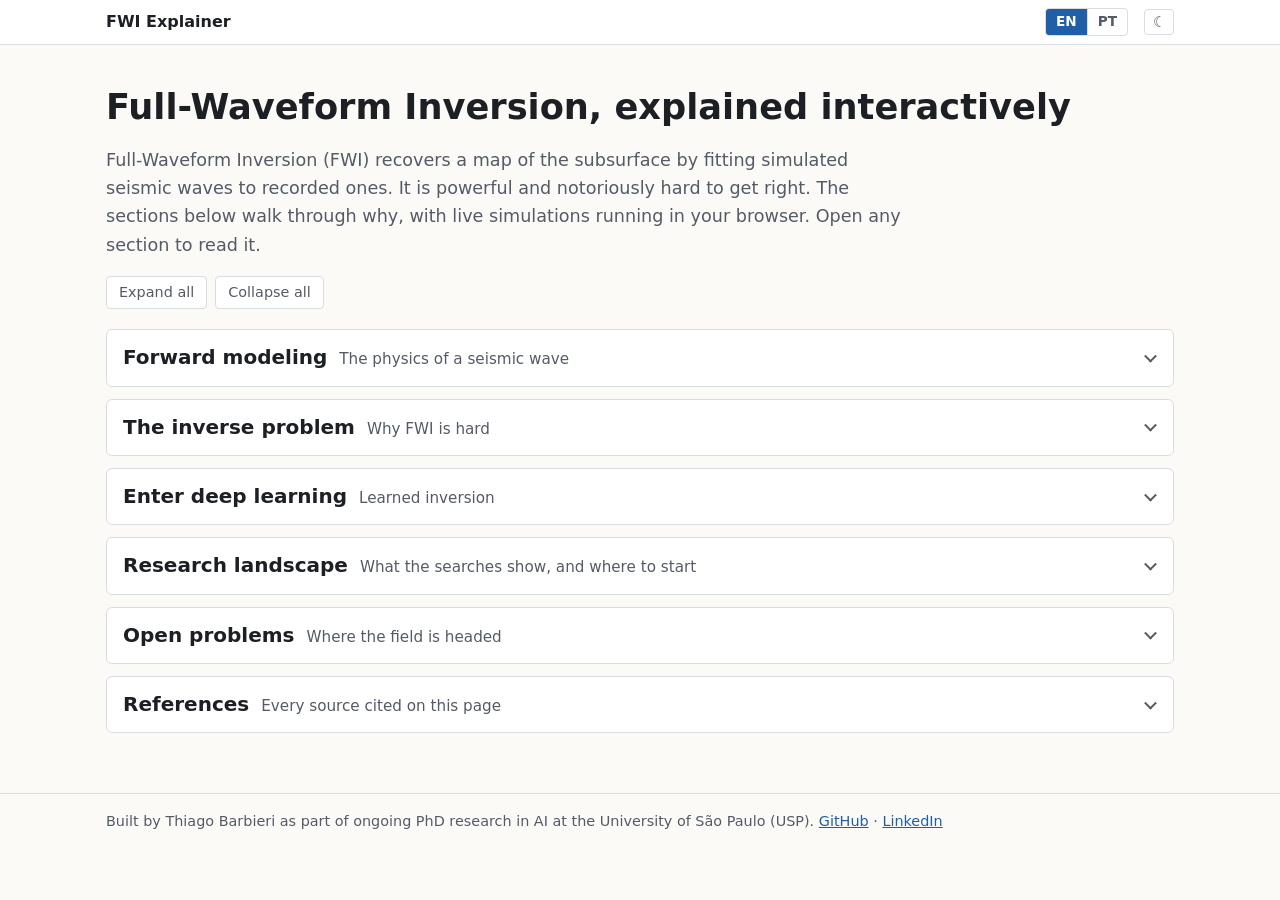
==== commit 06f56b43: "feat: rethink Research landscape as search snapshot + curated readings - scripts/import-zotero.py: a" ====
--- a/index.html
+++ b/index.html
@@ -324,20 +324,32 @@
       </div>
     </details>
     <details class="section" id="research-landscape">
-      <summary><h2 class="section-title">Research landscape</h2><span class="section-sub">Mapping the field</span></summary>
+      <summary><h2 class="section-title">Research landscape</h2><span class="section-sub">What the searches show, and where to start</span></summary>
       <div class="section-body">
-        <p class="lede">Every paper in the author's working bibliography on one timeline, filterable by topic.</p>
-        <p>The map combines three sets of references. The first is classical FWI. The second is a preliminary, non-systematic survey of 16 deep-learning FWI papers from 2021 to 2026, grouped by where the network enters the inversion: generating the model, comparing the data, or acting as a prior. The third is machine-learning-oriented work on the problem, such as learned misfits, diffusion priors, neural operators and benchmark datasets. Topic tags are derived from each paper's title by fixed keyword rules. Select a point or a list entry for details; links go to the publisher or to arXiv.</p>
-        <section class="demo wide" id="landscape" aria-labelledby="ls-title">
-          <h3 id="ls-title">Explore the bibliography</h3>
-          <div class="tag-filter" role="group" aria-label="Filter by topic" data-role="filters"></div>
-          <p class="demo-status" data-role="count" aria-live="polite"></p>
-          <div data-role="chart"></div>
-          <ul class="chart-legend" data-role="legend"></ul>
-          <div class="paper-detail" data-role="detail" aria-live="polite"><p>Select a paper to see its details.</p></div>
-          <h4 class="paper-list-title">Papers shown</h4>
-          <ul class="paper-list" data-role="list"></ul>
+        <p class="lede">What the studies collected for this work show, and where to start reading.</p>
+        <h3>A snapshot of the searches</h3>
+        <p>While preparing this work, the author gathered studies on FWI through several database searches: a Scopus export and topic searches on FWI, time-lapse FWI and machine learning for FWI. The collection was not screened as in a systematic review, so the counts below describe these searches, not the field as a whole. Duplicates are removed, topics are assigned by fixed keyword rules on each study's title and abstract, and a study can have several topics.</p>
+        <section class="demo wide" id="snapshot" aria-labelledby="sn-title">
+          <h4 id="sn-title">Collected studies by year and topic</h4>
+          <div class="demo-panels even">
+            <figure>
+              <div data-role="years-chart"></div>
+              <ul class="chart-legend"><li class="legend-ml"><span>mentions ML / deep learning</span></li><li class="legend-other"><span>other studies</span></li></ul>
+              <figcaption>Studies per publication year.</figcaption>
+            </figure>
+            <figure>
+              <div data-role="topics-chart"></div>
+              <ul class="chart-legend"><li class="legend-early"><span>before 2021</span></li><li class="legend-late"><span>2021 onward</span></li></ul>
+              <figcaption>Share of studies mentioning each topic, before 2021 and from 2021 on.</figcaption>
+            </figure>
+          </div>
+          <p class="demo-status" data-role="summary" aria-live="polite"></p>
         </section>
+        <h3>Where to start</h3>
+        <p>A short, curated list of readings from the author's bibliography, grouped like the sections above. Each note restates what the paper says it does, based on its abstract.</p>
+        <!-- readings:start (generated by scripts/build-page.js from content/readings.csv; do not edit) -->
+        <p class="placeholder">The curated list is being reviewed and will appear here soon.</p>
+        <!-- readings:end -->
       </div>
     </details>
     <details class="section" id="open-problems">
@@ -555,7 +567,7 @@
   <script src="assets/js/inverse-demo.js" defer></script>
   <script src="assets/data/dl-comparison.js" defer></script>
   <script src="assets/js/dl-demo.js" defer></script>
-  <script src="assets/data/literature.js" defer></script>
-  <script src="assets/js/landscape.js" defer></script>
+  <script src="assets/data/search-snapshot.js" defer></script>
+  <script src="assets/js/snapshot.js" defer></script>
 </body>
 </html>
--- a/assets/css/theme.css
+++ b/assets/css/theme.css
@@ -16,6 +16,7 @@
   --warn-text: #5c4400;
   --series-a: #1f5fa8;
   --series-b: #b8440f;
+  --series-muted: #878e99;
   --chart-grid: #e6e8eb;
 
   --font-body: system-ui, -apple-system, "Segoe UI", Roboto, sans-serif;
@@ -41,6 +42,7 @@
     --warn-text: #f3dc9b;
     --series-a: #7fb2ec;
     --series-b: #f0915a;
+    --series-muted: #6f7785;
     --chart-grid: #2a2f37;
   }
 }
@@ -58,5 +60,6 @@
   --warn-text: #f3dc9b;
   --series-a: #7fb2ec;
   --series-b: #f0915a;
+  --series-muted: #6f7785;
   --chart-grid: #2a2f37;
 }
--- a/assets/css/layout.css
+++ b/assets/css/layout.css
@@ -172,37 +172,24 @@
 .section-body .lede { margin-top: 16px; }
 @media (prefers-reduced-motion: reduce) { details.section > summary::after { transition: none; } }
 
-/* Research landscape */
-.tag-filter { display: flex; flex-wrap: wrap; gap: 6px; margin-bottom: 8px; }
-.tag-filter button { font-size: 0.85rem; padding: 3px 10px; border-color: var(--border); color: var(--text-muted); }
-.tag-filter button[aria-pressed="true"] { border-color: var(--accent); }
-.landscape-chart { margin-top: 8px; }
-.lane-label { fill: var(--text-muted); font-size: 12px; }
-.lane-rule { stroke: var(--chart-grid); }
-.axis-break { fill: var(--text-muted); font-size: 12px; }
-.paper-dot { cursor: pointer; stroke: var(--surface); stroke-width: 1.5; transition: opacity 0.15s; }
-.paper-dot:focus-visible { outline: none; stroke: var(--text); stroke-width: 3; }
-.paper-dot.faded { opacity: 0.15; }
-.paper-dot.selected { stroke: var(--text); stroke-width: 3; }
-.lane-classical { fill: var(--text-muted); color: var(--text-muted); }
-.lane-survey { fill: var(--series-a); color: var(--series-a); }
-.lane-ml { fill: var(--series-b); color: var(--series-b); }
-.legend-dot::before { content: ""; display: inline-block; width: 10px; height: 10px; border-radius: 50%; background: currentColor; margin-right: 6px; vertical-align: middle; }
-.chart-legend li.legend-dot::before { width: 10px; height: 10px; border-top: 0; border-radius: 50%; background: currentColor; }
-.paper-detail { margin-top: 12px; padding: 12px; border: 1px solid var(--border); border-radius: 4px; background: var(--surface); min-height: 3em; }
-.paper-detail p { margin: 0 0 6px; }
-.paper-title { font-weight: 600; }
-.paper-meta { color: var(--text-muted); font-size: 0.9rem; }
-.paper-note { color: var(--warn-text); background: var(--warn-bg); padding: 4px 8px; border-radius: 3px; font-size: 0.85rem; margin-top: 8px !important; }
-.paper-list-title { margin: 20px 0 6px; font-size: 1rem; }
-.paper-list { list-style: none; padding-left: 0; max-height: 360px; overflow-y: auto; }
-.paper-list li { margin-bottom: 6px; }
-.paper-list .paper-meta { display: block; }
-.demo .paper-list-item {
-  border: 0; background: none; padding: 0; color: var(--accent); text-align: left;
-  font: inherit; cursor: pointer; text-decoration: underline; text-underline-offset: 2px;
-}
-.demo .paper-list-item.selected { font-weight: 600; }
+/* Research landscape: search snapshot and reading list */
+.bar-ml { fill: var(--series-a); }
+.bar-other { fill: var(--series-muted); }
+.bar rect { stroke: var(--bg); stroke-width: 1; }
+.dumbbell-link { stroke: var(--border); stroke-width: 2; }
+.dot-early { fill: var(--series-muted); }
+.dot-late { fill: var(--series-a); }
+.topic-label { font-size: 12px; }
+.legend-ml { color: var(--series-a); }
+.legend-other, .legend-early { color: var(--series-muted); }
+.legend-late { color: var(--series-a); }
+.chart-legend li.legend-ml::before, .chart-legend li.legend-other::before,
+.chart-legend li.legend-early::before, .chart-legend li.legend-late::before {
+  width: 10px; height: 10px; border-top: 0; background: currentColor;
+}
+.chart-legend li.legend-early::before, .chart-legend li.legend-late::before { border-radius: 50%; }
+.reading-list { padding-left: 1.2em; }
+.reading-list li { margin-bottom: 8px; }
 
 /* Open problems */
 .problem-cards { display: grid; gap: 12px; grid-template-columns: 1fr; margin-top: 16px; }
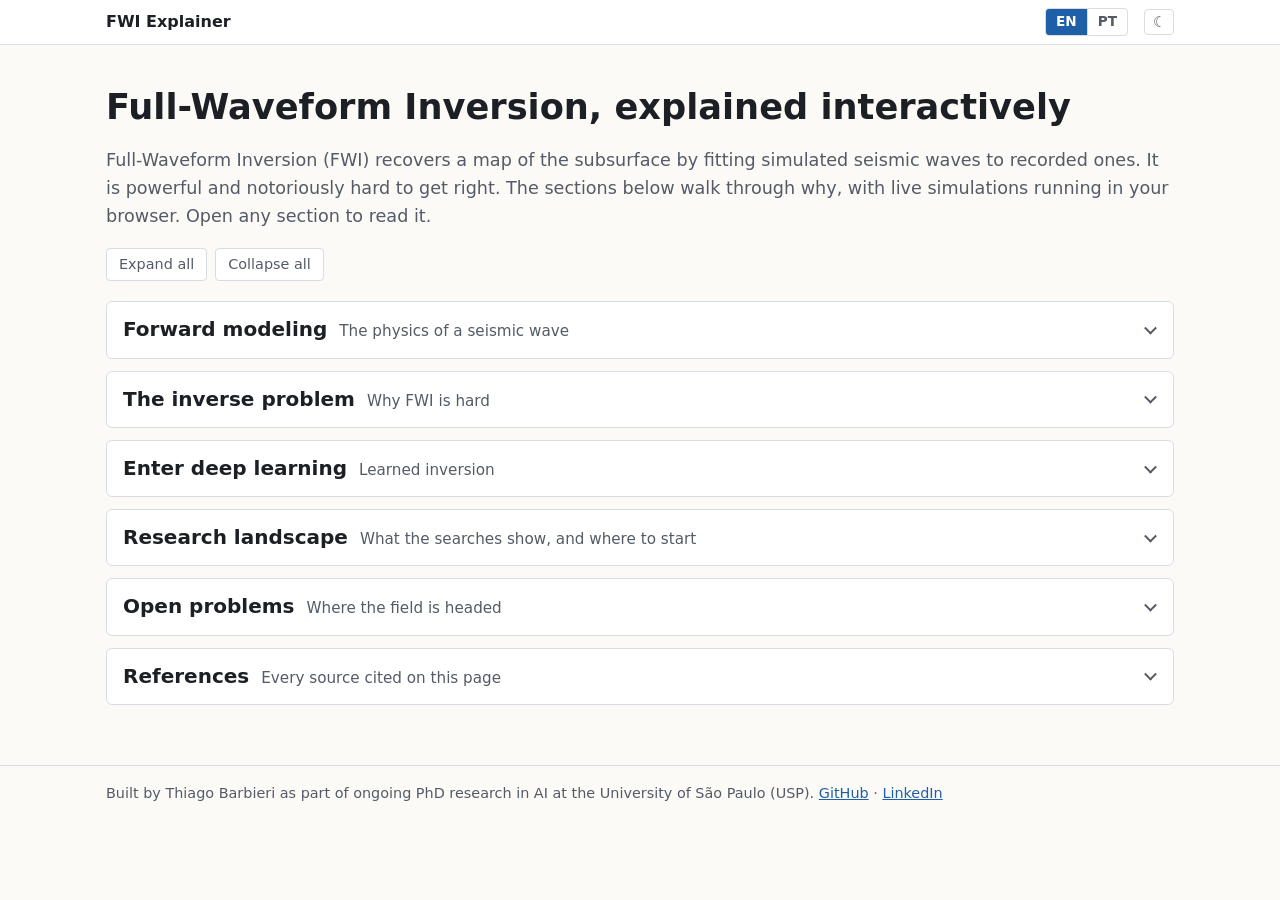
==== commit fe682ea1: "feat: reviewed readings ranked by citations; less formal wording - Readings reviewed against one cri" ====
--- a/index.html
+++ b/index.html
@@ -306,9 +306,9 @@
         <p class="note">This is one small experiment on synthetic, noise-free data. It illustrates the trade-off; it does not rank methods. The test example was chosen by a fixed rule (the test model with the largest velocity variation), not by how either method performed on it. Code: <code>scripts/dl/</code> in the repository.</p>
 
         <h3>Technique families in the literature</h3>
-        <p>The rest of the field mostly keeps the wave-equation solver and inserts a network at one of three points of the inversion loop. The families below follow the author's bibliography (see the <a href="#research-landscape">research landscape</a>). Papers are grouped by where the network sits and by what their titles say; no summary of their results is implied.</p>
+        <p>The rest of the field mostly keeps the wave-equation solver and inserts a network at one of three points of the inversion loop. Each family below comes with examples of studies on the theme, gathered by where the network sits and by what their titles say.</p>
         <h4>Networks that generate the model</h4>
-        <p>Instead of updating each cell's velocity directly, a neural network produces the velocity model, and the network's weights are optimized through the wave-equation solver. This is the largest group in the survey <span class="cite-list" data-cite-list="group=survey insertion=model">(<a class="cite-item" href="#zhu2022integrating" data-cite="zhu2022integrating">Zhu et al., 2022</a>; <a class="cite-item" href="#sun2023implicit" data-cite="sun2023implicit">Sun et al., 2023</a>; <a class="cite-item" href="#zhang2023eifwi" data-cite="zhang2023eifwi">Zhang et al., 2023</a>; <a class="cite-item" href="#wu2025selfsup" data-cite="wu2025selfsup">Wu et al., 2025</a>; <a class="cite-item" href="#wu2026fourier" data-cite="wu2026fourier">Kang et al., 2026</a>; <a class="cite-item" href="#huo2026cnnmmi" data-cite="huo2026cnnmmi">Li et al., 2026c</a>; <a class="cite-item" href="#liu2026reparam" data-cite="liu2026reparam">Liu et al., 2026</a>; <a class="cite-item" href="#qu2026axpcae" data-cite="qu2026axpcae">Niu et al., 2026a</a>; <a class="cite-item" href="#qu2026piedd" data-cite="qu2026piedd">Niu et al., 2026b</a>; <a class="cite-item" href="#han2026kan" data-cite="han2026kan">Wu et al., 2026</a>)</span>. Across the bibliography, titles mention convolutional networks <span class="cite-list" data-cite-list="tag=CNN">(<a class="cite-item" href="#shao2026scfwi" data-cite="shao2026scfwi">Huo et al., 2026</a>; <a class="cite-item" href="#han2026kan" data-cite="han2026kan">Wu et al., 2026</a>)</span>, multilayer perceptrons and implicit neural representations <span class="cite-list" data-cite-list="tag=MLP,neural+representation">(<a class="cite-item" href="#sun2023implicit" data-cite="sun2023implicit">Sun et al., 2023</a>; <a class="cite-item" href="#zhang2023eifwi" data-cite="zhang2023eifwi">Zhang et al., 2023</a>; <a class="cite-item" href="#wu2026fourier" data-cite="wu2026fourier">Kang et al., 2026</a>; <a class="cite-item" href="#wang2026metaifwi" data-cite="wang2026metaifwi">Wang et al., 2026</a>)</span>, physics-informed or physics-constrained designs <span class="cite-list" data-cite-list="tag=physics-informed">(<a class="cite-item" href="#huang2025fnofwi" data-cite="huang2025fnofwi">Huang et al., 2025</a>; <a class="cite-item" href="#elmeliegy2026vae" data-cite="elmeliegy2026vae">Elmeliegy et al., 2026</a>; <a class="cite-item" href="#qu2026axpcae" data-cite="qu2026axpcae">Niu et al., 2026a</a>; <a class="cite-item" href="#qu2026piedd" data-cite="qu2026piedd">Niu et al., 2026b</a>)</span> and self-supervised training <span class="cite-list" data-cite-list="tag=self-supervised">(<a class="cite-item" href="#wu2025selfsup" data-cite="wu2025selfsup">Wu et al., 2025</a>; <a class="cite-item" href="#huo2026cnnmmi" data-cite="huo2026cnnmmi">Li et al., 2026c</a>)</span>.</p>
+        <p>Instead of updating each cell's velocity directly, a neural network produces the velocity model, and the network's weights are optimized through the wave-equation solver. Examples of studies taking this approach: <span class="cite-list" data-cite-list="group=survey insertion=model">(<a class="cite-item" href="#zhu2022integrating" data-cite="zhu2022integrating">Zhu et al., 2022</a>; <a class="cite-item" href="#sun2023implicit" data-cite="sun2023implicit">Sun et al., 2023</a>; <a class="cite-item" href="#zhang2023eifwi" data-cite="zhang2023eifwi">Zhang et al., 2023</a>; <a class="cite-item" href="#wu2025selfsup" data-cite="wu2025selfsup">Wu et al., 2025</a>; <a class="cite-item" href="#wu2026fourier" data-cite="wu2026fourier">Kang et al., 2026</a>; <a class="cite-item" href="#huo2026cnnmmi" data-cite="huo2026cnnmmi">Li et al., 2026c</a>; <a class="cite-item" href="#liu2026reparam" data-cite="liu2026reparam">Liu et al., 2026</a>; <a class="cite-item" href="#qu2026axpcae" data-cite="qu2026axpcae">Niu et al., 2026a</a>; <a class="cite-item" href="#qu2026piedd" data-cite="qu2026piedd">Niu et al., 2026b</a>; <a class="cite-item" href="#han2026kan" data-cite="han2026kan">Wu et al., 2026</a>)</span>. Examples also include studies using convolutional networks <span class="cite-list" data-cite-list="tag=CNN">(<a class="cite-item" href="#shao2026scfwi" data-cite="shao2026scfwi">Huo et al., 2026</a>; <a class="cite-item" href="#han2026kan" data-cite="han2026kan">Wu et al., 2026</a>)</span>, multilayer perceptrons and implicit neural representations <span class="cite-list" data-cite-list="tag=MLP,neural+representation">(<a class="cite-item" href="#sun2023implicit" data-cite="sun2023implicit">Sun et al., 2023</a>; <a class="cite-item" href="#zhang2023eifwi" data-cite="zhang2023eifwi">Zhang et al., 2023</a>; <a class="cite-item" href="#wu2026fourier" data-cite="wu2026fourier">Kang et al., 2026</a>; <a class="cite-item" href="#wang2026metaifwi" data-cite="wang2026metaifwi">Wang et al., 2026</a>)</span>, physics-informed or physics-constrained designs <span class="cite-list" data-cite-list="tag=physics-informed">(<a class="cite-item" href="#huang2025fnofwi" data-cite="huang2025fnofwi">Huang et al., 2025</a>; <a class="cite-item" href="#elmeliegy2026vae" data-cite="elmeliegy2026vae">Elmeliegy et al., 2026</a>; <a class="cite-item" href="#qu2026axpcae" data-cite="qu2026axpcae">Niu et al., 2026a</a>; <a class="cite-item" href="#qu2026piedd" data-cite="qu2026piedd">Niu et al., 2026b</a>)</span> and self-supervised training <span class="cite-list" data-cite-list="tag=self-supervised">(<a class="cite-item" href="#wu2025selfsup" data-cite="wu2025selfsup">Wu et al., 2025</a>; <a class="cite-item" href="#huo2026cnnmmi" data-cite="huo2026cnnmmi">Li et al., 2026c</a>)</span>.</p>
         <h4>Redesigned and learned misfit functions</h4>
         <p>Here the change is in how observed and simulated seismograms are compared. The sample-by-sample least-squares misfit is what makes cycle-skipping possible, so replacing it with a different distance, or with a comparison learned by a network, is a direct way to attack the problem <span class="cite-list" data-cite-list="tag=misfit+function">(<a class="cite-item" href="#metivier2016" data-cite="metivier2016">Métivier et al., 2016</a>; <a class="cite-item" href="#sun2022mlmisfit" data-cite="sun2022mlmisfit">Sun &amp; Alkhalifah, 2022</a>; <a class="cite-item" href="#alfarhan2026timeshift" data-cite="alfarhan2026timeshift">Alfarhan et al., 2026</a>; <a class="cite-item" href="#shao2026scfwi" data-cite="shao2026scfwi">Huo et al., 2026</a>; <a class="cite-item" href="#saad2026siamesefit" data-cite="saad2026siamesefit">Saad &amp; Alkhalifah, 2026</a>)</span>.</p>
         <h4>Learned priors and regularization</h4>
@@ -316,7 +316,7 @@
         <h4>Uncertainty quantification</h4>
         <p>Instead of a single best-fitting model, these methods estimate a distribution of plausible models, for example with Bayesian neural networks or variational inference <span class="cite-list" data-cite-list="tag=uncertainty">(<a class="cite-item" href="#zhu2022integrating" data-cite="zhu2022integrating">Zhu et al., 2022</a>; <a class="cite-item" href="#zhang2023eifwi" data-cite="zhang2023eifwi">Zhang et al., 2023</a>; <a class="cite-item" href="#yin2025wiser" data-cite="yin2025wiser">Yin et al., 2025</a>; <a class="cite-item" href="#elmeliegy2026vae" data-cite="elmeliegy2026vae">Elmeliegy et al., 2026</a>; <a class="cite-item" href="#li2026co2" data-cite="li2026co2">Li et al., 2026a</a>; <a class="cite-item" href="#um2026joint3d" data-cite="um2026joint3d">Um et al., 2026</a>)</span>.</p>
         <h4>Multiparameter inversion</h4>
-        <p>Elastic FWI estimates several properties at once, such as P- and S-wave velocities and density. The parameters are coupled in the data, so an error in one can leak into another, a problem known as crosstalk (see <a href="#open-problems">open problems</a>). Deep-learning work on the multiparameter case: <span class="cite-list" data-cite-list="tag=multiparameter group=survey | tag=multiparameter group=ml-native">(<a class="cite-item" href="#li2022targetlapse" data-cite="li2022targetlapse">Li &amp; Alkhalifah, 2022</a>; <a class="cite-item" href="#feng2023efwi" data-cite="feng2023efwi">Feng et al., 2023</a>; <a class="cite-item" href="#zhang2023eifwi" data-cite="zhang2023eifwi">Zhang et al., 2023</a>; <a class="cite-item" href="#taufik2024learned" data-cite="taufik2024learned">Taufik et al., 2024</a>; <a class="cite-item" href="#du2025wgan" data-cite="du2025wgan">Du &amp; Wang, 2025</a>; <a class="cite-item" href="#taufik2025wavenumber" data-cite="taufik2025wavenumber">Taufik &amp; Alkhalifah, 2025</a>; <a class="cite-item" href="#wu2025selfsup" data-cite="wu2025selfsup">Wu et al., 2025</a>; <a class="cite-item" href="#huo2026cnnmmi" data-cite="huo2026cnnmmi">Li et al., 2026c</a>; <a class="cite-item" href="#qu2026piedd" data-cite="qu2026piedd">Niu et al., 2026b</a>; <a class="cite-item" href="#han2026kan" data-cite="han2026kan">Wu et al., 2026</a>)</span>.</p>
+        <p>Elastic FWI estimates several properties at once, such as P- and S-wave velocities and density. The parameters are coupled in the data, so an error in one can leak into another, a problem known as crosstalk (see <a href="#open-problems">open problems</a>). Examples of deep-learning studies on the multiparameter case: <span class="cite-list" data-cite-list="tag=multiparameter group=survey | tag=multiparameter group=ml-native">(<a class="cite-item" href="#li2022targetlapse" data-cite="li2022targetlapse">Li &amp; Alkhalifah, 2022</a>; <a class="cite-item" href="#feng2023efwi" data-cite="feng2023efwi">Feng et al., 2023</a>; <a class="cite-item" href="#zhang2023eifwi" data-cite="zhang2023eifwi">Zhang et al., 2023</a>; <a class="cite-item" href="#taufik2024learned" data-cite="taufik2024learned">Taufik et al., 2024</a>; <a class="cite-item" href="#du2025wgan" data-cite="du2025wgan">Du &amp; Wang, 2025</a>; <a class="cite-item" href="#taufik2025wavenumber" data-cite="taufik2025wavenumber">Taufik &amp; Alkhalifah, 2025</a>; <a class="cite-item" href="#wu2025selfsup" data-cite="wu2025selfsup">Wu et al., 2025</a>; <a class="cite-item" href="#huo2026cnnmmi" data-cite="huo2026cnnmmi">Li et al., 2026c</a>; <a class="cite-item" href="#qu2026piedd" data-cite="qu2026piedd">Niu et al., 2026b</a>; <a class="cite-item" href="#han2026kan" data-cite="han2026kan">Wu et al., 2026</a>)</span>.</p>
         <h4>Benchmarks</h4>
         <p>Shared synthetic datasets make learned methods comparable, and they also define the geology those methods are trained and tested on <span class="cite-list" data-cite-list="tag=benchmark">(<a class="cite-item" href="#deng2022openfwi" data-cite="deng2022openfwi">Deng et al., 2022</a>; <a class="cite-item" href="#feng2023efwi" data-cite="feng2023efwi">Feng et al., 2023</a>; <a class="cite-item" href="#geofwi2026" data-cite="geofwi2026">Li et al., 2026b</a>; <a class="cite-item" href="#liu2026reparam" data-cite="liu2026reparam">Liu et al., 2026</a>)</span>.</p>
 
@@ -346,41 +346,63 @@
           <p class="demo-status" data-role="summary" aria-live="polite"></p>
         </section>
         <h3>Where to start</h3>
-        <p>A short, curated list of readings from the author's bibliography, grouped like the sections above. Each note restates what the paper says it does, based on its abstract.</p>
+        <p>Studies on FWI methods, ordered by how often they have been cited. Citation counts favor older papers, so recent work sits lower on the list. Each note restates what the paper says it does, based on its abstract.</p>
         <!-- readings:start (generated by scripts/build-page.js from content/readings.csv; do not edit) -->
-        <p class="placeholder">The curated list is being reviewed and will appear here soon.</p>
+        <ol class="reading-list">
+          <li><a class="cite" href="#virieux2009" data-cite="virieux2009">(Virieux &amp; Operto, 2009)</a> A broad overview of FWI: forward modeling, gradient and Hessian estimation, and why local optimization can end in local minima (poor starting models, missing low frequencies, noise). <span class="reading-meta">3,760 citations · Foundations</span></li>
+          <li><a class="cite" href="#tarantola1984" data-cite="tarantola1984">(Tarantola, 1984)</a> Solves the nonlinear seismic inverse problem by least squares; each iteration correlates the forward-propagated source field with the back-propagated data residuals, the idea behind the adjoint-state gradient. <span class="reading-meta">3,738 citations · Foundations</span></li>
+          <li><a class="cite" href="#bunks1995" data-cite="bunks1995">(Bunks et al., 1995)</a> Shows on the Marmousi model that decomposing the inversion by scale, starting from long wavelengths where local minima are fewer and farther apart, greatly improves convergence. <span class="reading-meta">1,628 citations · Cycle-skipping and misfit functions</span></li>
+          <li><a class="cite" href="#operto2013" data-cite="operto2013">(Operto et al., 2013)</a> A guided tour of multiparameter FWI (P- and S-wave velocities, density, attenuation, anisotropy), explaining crosstalk between parameters and why scaling matters. <span class="reading-meta">411 citations · Multiparameter inversion and crosstalk</span></li>
+          <li><a class="cite" href="#warner2016" data-cite="warner2016">(Warner &amp; Guasch, 2016)</a> Adaptive waveform inversion: instead of differencing waveforms, it designs filters that map predicted to observed data and drives them toward zero-lag deltas, a formulation meant to avoid cycle-skipping. <span class="reading-meta">391 citations · Cycle-skipping and misfit functions</span></li>
+          <li><a class="cite" href="#metivier2016" data-cite="metivier2016">(Métivier et al., 2016)</a> Measures the misfit with an optimal transport distance that accounts for the lateral coherency of events across traces; on Marmousi 2, BP 2004 and Chevron 2014 data it is less prone to cycle skipping than the L2 distance. <span class="reading-meta">320 citations · Cycle-skipping and misfit functions</span></li>
+          <li><a class="cite" href="#zhu2022integrating" data-cite="zhu2022integrating">(Zhu et al., 2022)</a> Represents the velocity model with a generative neural network inside FWI; the network acts as a spatial regularizer that mitigates local minima and noise, and Monte Carlo dropout gives an uncertainty estimate. <span class="reading-meta">119 citations · Deep learning in FWI</span></li>
+          <li><a class="cite" href="#sun2023implicit" data-cite="sun2023implicit">(Sun et al., 2023)</a> Implicit FWI represents the velocity model with a coordinate-based neural network; from random initialization it reports better convergence than standard FWI, and adds dropout for approximate uncertainty. <span class="reading-meta">96 citations · Deep learning in FWI</span></li>
+          <li><a class="cite" href="#engquist2022" data-cite="engquist2022">(Engquist &amp; Yang, 2022)</a> Uses the Wasserstein distance from optimal transport as the misfit, with a sharper convexity result, and discusses how to normalize seismic signals so the theory applies. <span class="reading-meta">50 citations · Cycle-skipping and misfit functions</span></li>
+          <li><a class="cite" href="#keating2020" data-cite="keating2020">(Keating &amp; Innanen, 2020)</a> Introduces a numerical way to assess crosstalk in viscoelastic FWI, including leakage between unknowns far apart in space, which point-scatterer analysis misses. <span class="reading-meta">27 citations · Multiparameter inversion and crosstalk</span></li>
+          <li><a class="cite" href="#li2022targetlapse" data-cite="li2022targetlapse">(Li &amp; Alkhalifah, 2022)</a> Target-oriented time-lapse elastic FWI: redatuming focuses the inversion on the reservoir, and a deep-learning prior built from well data regularizes it. <span class="reading-meta">23 citations · Time-lapse monitoring</span></li>
+          <li><a class="cite" href="#taufik2024learned" data-cite="taufik2024learned">(Taufik et al., 2024)</a> Trains a diffusion model on elastic-parameter distributions and uses it as a learned regularizer in elastic FWI, instead of an empirical relation between the parameters. <span class="reading-meta">21 citations · Deep learning in FWI</span></li>
+          <li><a class="cite" href="#zhang2023eifwi" data-cite="zhang2023eifwi">(Zhang et al., 2023)</a> Elastic implicit FWI: a multilayer perceptron or a Bayesian neural network generates the elastic model, reducing reliance on an accurate starting model. <span class="reading-meta">21 citations · Uncertainty</span></li>
+          <li><a class="cite" href="#sun2022mlmisfit" data-cite="sun2022mlmisfit">(Sun &amp; Alkhalifah, 2022)</a> Learns the misfit function itself: a neural network trained by meta-learning (running FWI on random models) to compare predicted and observed data robustly to cycle-skipping. <span class="reading-meta">19 citations · Cycle-skipping and misfit functions</span></li>
+          <li><a class="cite" href="#yin2025wiser" data-cite="yin2025wiser">(Yin et al., 2025)</a> A semi-amortized variational inference framework that pairs a generative network with physics-based refinements to estimate multimodal posteriors in FWI at full resolution. <span class="reading-meta">9 citations · Uncertainty</span></li>
+          <li><a class="cite" href="#liu2026reparam" data-cite="liu2026reparam">(Liu et al., 2026)</a> Benchmarks network architectures (U-Net, CNN, MLP) and initialization strategies for deep-reparameterized FWI, where the network weights rather than the model cells are optimized. <span class="reading-meta">5 citations · Deep learning in FWI</span></li>
+          <li><a class="cite" href="#huo2026cnnmmi" data-cite="huo2026cnnmmi">(Li et al., 2026c)</a> Uses three separate self-supervised networks for P-wave velocity, S-wave velocity and density to cut crosstalk pathways, combined with a low-to-high frequency workflow; applied to marine data. <span class="reading-meta">1 citations · Multiparameter inversion and crosstalk</span></li>
+          <li><a class="cite" href="#elmeliegy2026vae" data-cite="elmeliegy2026vae">(Elmeliegy et al., 2026)</a> A variational autoencoder, trained without labeled data and constrained by a finite-difference solver, returns a set of velocity models that fit the data, for single- and multiparameter FWI. <span class="reading-meta">0 citations · Uncertainty</span></li>
+          <li><a class="cite" href="#li2026co2" data-cite="li2026co2">(Li et al., 2026a)</a> Bayesian full-waveform monitoring of CO₂ storage: flow simulations build the prior, a variational autoencoder compresses it, and Hamiltonian Monte Carlo infers saturation changes. <span class="reading-meta">0 citations · Time-lapse monitoring</span></li>
+          <li><a class="cite" href="#saad2026siamesefit" data-cite="saad2026siamesefit">(Saad &amp; Alkhalifah, 2026)</a> A self-supervised Siamese network compares observed and simulated data in a learned latent space, aimed at starting models whose data are more than half a cycle off. <span class="reading-meta">0 citations · Cycle-skipping and misfit functions</span></li>
+        </ol>
+        <p class="note">Citation counts: OpenAlex, retrieved Sep 21, 2026.</p>
         <!-- readings:end -->
       </div>
     </details>
     <details class="section" id="open-problems">
       <summary><h2 class="section-title">Open problems</h2><span class="section-sub">Where the field is headed</span></summary>
       <div class="section-body">
-        <p class="lede">The difficulties from the earlier sections are also where current research concentrates. Each card lists the work in the bibliography whose titles address it.</p>
+        <p class="lede">The difficulties from the earlier sections are also where current research concentrates. Each card lists examples of studies on the theme.</p>
         <div class="problem-cards">
           <article class="problem-card">
             <h3>Cycle-skipping and the starting model</h3>
             <p>Least-squares waveform misfits have local minima whenever predicted arrivals are more than half a period off, so FWI depends on a good starting model and on low frequencies <a class="cite" href="#virieux2009" data-cite="virieux2009">(Virieux &amp; Operto, 2009)</a>. The <a href="#inverse-problem">inverse-problem demos</a> show both effects. Moving from low to high frequencies is the classic remedy <a class="cite" href="#bunks1995" data-cite="bunks1995">(Bunks et al., 1995)</a>. Other approaches change the misfit itself.</p>
-            <p class="card-refs">In the bibliography: <span class="cite-list" data-cite-list="tag=cycle-skipping | tag=misfit+function">(<a class="cite-item" href="#metivier2016" data-cite="metivier2016">Métivier et al., 2016</a>; <a class="cite-item" href="#engquist2022" data-cite="engquist2022">Engquist &amp; Yang, 2022</a>; <a class="cite-item" href="#sun2022mlmisfit" data-cite="sun2022mlmisfit">Sun &amp; Alkhalifah, 2022</a>; <a class="cite-item" href="#alfarhan2026timeshift" data-cite="alfarhan2026timeshift">Alfarhan et al., 2026</a>; <a class="cite-item" href="#shao2026scfwi" data-cite="shao2026scfwi">Huo et al., 2026</a>; <a class="cite-item" href="#saad2026siamesefit" data-cite="saad2026siamesefit">Saad &amp; Alkhalifah, 2026</a>)</span></p>
+            <p class="card-refs">Examples of studies: <span class="cite-list" data-cite-list="tag=cycle-skipping | tag=misfit+function">(<a class="cite-item" href="#metivier2016" data-cite="metivier2016">Métivier et al., 2016</a>; <a class="cite-item" href="#engquist2022" data-cite="engquist2022">Engquist &amp; Yang, 2022</a>; <a class="cite-item" href="#sun2022mlmisfit" data-cite="sun2022mlmisfit">Sun &amp; Alkhalifah, 2022</a>; <a class="cite-item" href="#alfarhan2026timeshift" data-cite="alfarhan2026timeshift">Alfarhan et al., 2026</a>; <a class="cite-item" href="#shao2026scfwi" data-cite="shao2026scfwi">Huo et al., 2026</a>; <a class="cite-item" href="#saad2026siamesefit" data-cite="saad2026siamesefit">Saad &amp; Alkhalifah, 2026</a>)</span></p>
           </article>
           <article class="problem-card">
             <h3>Crosstalk between parameters</h3>
             <p>When several properties are inverted together, their effects on the data overlap, and an error in one parameter can be absorbed by another <a class="cite" href="#operto2013" data-cite="operto2013">(Operto et al., 2013)</a>. It can even leak between unknowns at different locations <a class="cite" href="#keating2020" data-cite="keating2020">(Keating &amp; Innanen, 2020)</a>.</p>
-            <p class="card-refs">Deep-learning work on multiparameter inversion: <span class="cite-list" data-cite-list="tag=multiparameter group=survey | tag=multiparameter group=ml-native">(<a class="cite-item" href="#li2022targetlapse" data-cite="li2022targetlapse">Li &amp; Alkhalifah, 2022</a>; <a class="cite-item" href="#feng2023efwi" data-cite="feng2023efwi">Feng et al., 2023</a>; <a class="cite-item" href="#zhang2023eifwi" data-cite="zhang2023eifwi">Zhang et al., 2023</a>; <a class="cite-item" href="#taufik2024learned" data-cite="taufik2024learned">Taufik et al., 2024</a>; <a class="cite-item" href="#du2025wgan" data-cite="du2025wgan">Du &amp; Wang, 2025</a>; <a class="cite-item" href="#taufik2025wavenumber" data-cite="taufik2025wavenumber">Taufik &amp; Alkhalifah, 2025</a>; <a class="cite-item" href="#wu2025selfsup" data-cite="wu2025selfsup">Wu et al., 2025</a>; <a class="cite-item" href="#huo2026cnnmmi" data-cite="huo2026cnnmmi">Li et al., 2026c</a>; <a class="cite-item" href="#qu2026piedd" data-cite="qu2026piedd">Niu et al., 2026b</a>; <a class="cite-item" href="#han2026kan" data-cite="han2026kan">Wu et al., 2026</a>)</span></p>
+            <p class="card-refs">Examples of deep-learning studies on multiparameter inversion: <span class="cite-list" data-cite-list="tag=multiparameter group=survey | tag=multiparameter group=ml-native">(<a class="cite-item" href="#li2022targetlapse" data-cite="li2022targetlapse">Li &amp; Alkhalifah, 2022</a>; <a class="cite-item" href="#feng2023efwi" data-cite="feng2023efwi">Feng et al., 2023</a>; <a class="cite-item" href="#zhang2023eifwi" data-cite="zhang2023eifwi">Zhang et al., 2023</a>; <a class="cite-item" href="#taufik2024learned" data-cite="taufik2024learned">Taufik et al., 2024</a>; <a class="cite-item" href="#du2025wgan" data-cite="du2025wgan">Du &amp; Wang, 2025</a>; <a class="cite-item" href="#taufik2025wavenumber" data-cite="taufik2025wavenumber">Taufik &amp; Alkhalifah, 2025</a>; <a class="cite-item" href="#wu2025selfsup" data-cite="wu2025selfsup">Wu et al., 2025</a>; <a class="cite-item" href="#huo2026cnnmmi" data-cite="huo2026cnnmmi">Li et al., 2026c</a>; <a class="cite-item" href="#qu2026piedd" data-cite="qu2026piedd">Niu et al., 2026b</a>; <a class="cite-item" href="#han2026kan" data-cite="han2026kan">Wu et al., 2026</a>)</span></p>
           </article>
           <article class="problem-card">
             <h3>Generalization to unfamiliar geology</h3>
             <p>A network can only reproduce the kinds of structure it was trained on, as the <a href="#deep-learning">deep-learning experiment</a> on this page shows with a slow lens the network never saw. The synthetic benchmark datasets used for training and testing therefore shape what a learned method can recover.</p>
-            <p class="card-refs">Benchmarks in the bibliography: <span class="cite-list" data-cite-list="tag=benchmark">(<a class="cite-item" href="#deng2022openfwi" data-cite="deng2022openfwi">Deng et al., 2022</a>; <a class="cite-item" href="#feng2023efwi" data-cite="feng2023efwi">Feng et al., 2023</a>; <a class="cite-item" href="#geofwi2026" data-cite="geofwi2026">Li et al., 2026b</a>; <a class="cite-item" href="#liu2026reparam" data-cite="liu2026reparam">Liu et al., 2026</a>)</span></p>
+            <p class="card-refs">Examples of benchmark datasets: <span class="cite-list" data-cite-list="tag=benchmark">(<a class="cite-item" href="#deng2022openfwi" data-cite="deng2022openfwi">Deng et al., 2022</a>; <a class="cite-item" href="#feng2023efwi" data-cite="feng2023efwi">Feng et al., 2023</a>; <a class="cite-item" href="#geofwi2026" data-cite="geofwi2026">Li et al., 2026b</a>; <a class="cite-item" href="#liu2026reparam" data-cite="liu2026reparam">Liu et al., 2026</a>)</span></p>
           </article>
           <article class="problem-card">
             <h3>Uncertainty</h3>
             <p>A single best-fitting model hides how well each region is constrained. The <a href="#inverse-problem">inversion demos</a> show that some parts of a model are barely illuminated. Estimating a distribution of plausible models instead, and checking that its spread is trustworthy, is an active direction.</p>
-            <p class="card-refs">In the bibliography: <span class="cite-list" data-cite-list="tag=uncertainty">(<a class="cite-item" href="#zhu2022integrating" data-cite="zhu2022integrating">Zhu et al., 2022</a>; <a class="cite-item" href="#zhang2023eifwi" data-cite="zhang2023eifwi">Zhang et al., 2023</a>; <a class="cite-item" href="#yin2025wiser" data-cite="yin2025wiser">Yin et al., 2025</a>; <a class="cite-item" href="#elmeliegy2026vae" data-cite="elmeliegy2026vae">Elmeliegy et al., 2026</a>; <a class="cite-item" href="#li2026co2" data-cite="li2026co2">Li et al., 2026a</a>; <a class="cite-item" href="#um2026joint3d" data-cite="um2026joint3d">Um et al., 2026</a>)</span></p>
+            <p class="card-refs">Examples of studies: <span class="cite-list" data-cite-list="tag=uncertainty">(<a class="cite-item" href="#zhu2022integrating" data-cite="zhu2022integrating">Zhu et al., 2022</a>; <a class="cite-item" href="#zhang2023eifwi" data-cite="zhang2023eifwi">Zhang et al., 2023</a>; <a class="cite-item" href="#yin2025wiser" data-cite="yin2025wiser">Yin et al., 2025</a>; <a class="cite-item" href="#elmeliegy2026vae" data-cite="elmeliegy2026vae">Elmeliegy et al., 2026</a>; <a class="cite-item" href="#li2026co2" data-cite="li2026co2">Li et al., 2026a</a>; <a class="cite-item" href="#um2026joint3d" data-cite="um2026joint3d">Um et al., 2026</a>)</span></p>
           </article>
           <article class="problem-card">
             <h3>Time-lapse monitoring</h3>
             <p>Repeated surveys over the same area aim to image changes, for example in a reservoir or a CO₂ storage site. The changes of interest are often small compared with the model itself, which makes them easy to confuse with inversion errors.</p>
-            <p class="card-refs">In the bibliography: <span class="cite-list" data-cite-list="tag=time-lapse">(<a class="cite-item" href="#li2021targetoriented" data-cite="li2021targetoriented">Li et al., 2021</a>; <a class="cite-item" href="#li2022targetlapse" data-cite="li2022targetlapse">Li &amp; Alkhalifah, 2022</a>; <a class="cite-item" href="#li2026co2" data-cite="li2026co2">Li et al., 2026a</a>)</span></p>
+            <p class="card-refs">Examples of studies: <span class="cite-list" data-cite-list="tag=time-lapse">(<a class="cite-item" href="#li2021targetoriented" data-cite="li2021targetoriented">Li et al., 2021</a>; <a class="cite-item" href="#li2022targetlapse" data-cite="li2022targetlapse">Li &amp; Alkhalifah, 2022</a>; <a class="cite-item" href="#li2026co2" data-cite="li2026co2">Li et al., 2026a</a>)</span></p>
           </article>
         </div>
       </div>
@@ -397,7 +419,7 @@
           </li>
           <li id="bunks1995">
             Bunks, C., Saleck, F. M., Zaleski, S., Chavent, G. (1995). Multiscale seismic waveform inversion. <em>Geophysics</em> 60(5), 1457–1473. <a href="https://doi.org/10.1190/1.1443880">doi:10.1190/1.1443880</a>
-            <span class="cited-on">Cited in: <a href="#inverse-problem">The inverse problem</a>, <a href="#open-problems">Open problems</a></span>
+            <span class="cited-on">Cited in: <a href="#inverse-problem">The inverse problem</a>, <a href="#research-landscape">Research landscape</a>, <a href="#open-problems">Open problems</a></span>
           </li>
           <li id="cerjan1985">
             Cerjan, C., Kosloff, D., Kosloff, R., Reshef, M. (1985). A nonreflecting boundary condition for discrete acoustic and elastic wave equations. <em>Geophysics</em> 50(4), 705–708. <a href="https://doi.org/10.1190/1.1441945">doi:10.1190/1.1441945</a>
@@ -413,11 +435,11 @@
           </li>
           <li id="elmeliegy2026vae">
             Elmeliegy, A., Sen, M. K., Dhara, A., Harding, J., Yoon, H. (2026). Physics-constrained variational autoencoder for uncertainty quantification of full waveform inversion. <em>Journal of Geophysical Research: Machine Learning and Computation</em> 3(5), e2026JH001389. <a href="https://doi.org/10.1029/2026JH001389">doi:10.1029/2026JH001389</a>
-            <span class="cited-on">Cited in: <a href="#deep-learning">Enter deep learning</a>, <a href="#open-problems">Open problems</a></span>
+            <span class="cited-on">Cited in: <a href="#deep-learning">Enter deep learning</a>, <a href="#research-landscape">Research landscape</a>, <a href="#open-problems">Open problems</a></span>
           </li>
           <li id="engquist2022">
             Engquist, B., Yang, Y. (2022). Optimal transport based seismic inversion: Beyond cycle skipping. <em>Communications on Pure and Applied Mathematics</em> 75(10), 2201–2244. <a href="https://doi.org/10.1002/cpa.21990">doi:10.1002/cpa.21990</a>
-            <span class="cited-on">Cited in: <a href="#open-problems">Open problems</a></span>
+            <span class="cited-on">Cited in: <a href="#research-landscape">Research landscape</a>, <a href="#open-problems">Open problems</a></span>
           </li>
           <li id="feng2023efwi">
             Feng, S., Wang, H., Deng, C., Feng, Y., Liu, Y., Zhu, M., Jin, P., Chen, Y., Lin, Y. (2023). 𝔼^FWI: Multiparameter benchmark datasets for elastic full waveform inversion of geophysical properties. <em>Advances in Neural Information Processing Systems (NeurIPS), Datasets and Benchmarks Track</em> 36, 23701–23713. <a href="https://doi.org/10.52202/075280-1029">doi:10.52202/075280-1029</a>
@@ -437,7 +459,7 @@
           </li>
           <li id="keating2020">
             Keating, S., Innanen, K. A. (2020). Parameter crosstalk and leakage between spatially separated unknowns in viscoelastic full-waveform inversion. <em>Geophysics</em> 85(4), R397–R408. <a href="https://doi.org/10.1190/GEO2019-0370.1">doi:10.1190/GEO2019-0370.1</a>
-            <span class="cited-on">Cited in: <a href="#open-problems">Open problems</a></span>
+            <span class="cited-on">Cited in: <a href="#research-landscape">Research landscape</a>, <a href="#open-problems">Open problems</a></span>
           </li>
           <li id="geofwi2026">
             Li, C., Shen, Y., Fomel, S., Waheed, U. B., Savvaidis, A., Chen, Y. (2026b). GeoFWI: A large velocity model data set for benchmarking full waveform inversion using deep learning. <em>Journal of Geophysical Research: Machine Learning and Computation</em> 3(2), e2025JH001037. <a href="https://doi.org/10.1029/2025JH001037">doi:10.1029/2025JH001037</a>
@@ -445,11 +467,11 @@
           </li>
           <li id="li2026co2">
             Li, H., Wang, N., Durlofsky, L. J., Biondi, B. L. (2026a). Bayesian full-waveform monitoring of CO₂ storage with fluid-flow priors via generative modeling. <em>Journal of Geophysical Research: Machine Learning and Computation</em> 3(3), e2025JH001190. <a href="https://doi.org/10.1029/2025JH001190">doi:10.1029/2025JH001190</a>
-            <span class="cited-on">Cited in: <a href="#deep-learning">Enter deep learning</a>, <a href="#open-problems">Open problems</a></span>
+            <span class="cited-on">Cited in: <a href="#deep-learning">Enter deep learning</a>, <a href="#research-landscape">Research landscape</a>, <a href="#open-problems">Open problems</a></span>
           </li>
           <li id="huo2026cnnmmi">
             Li, W., Zhuo, X., Huo, S. (2026c). Progressive self-supervised inversion with multiscale strategies for resolving multiparameter crosstalk in a marine data case. <em>IEEE Transactions on Geoscience and Remote Sensing</em> 64, 5908515. <a href="https://doi.org/10.1109/TGRS.2026.3682202">doi:10.1109/TGRS.2026.3682202</a>
-            <span class="cited-on">Cited in: <a href="#deep-learning">Enter deep learning</a>, <a href="#open-problems">Open problems</a></span>
+            <span class="cited-on">Cited in: <a href="#deep-learning">Enter deep learning</a>, <a href="#research-landscape">Research landscape</a>, <a href="#open-problems">Open problems</a></span>
           </li>
           <li id="li2021targetoriented">
             Li, Y., Alkhalifah, T., Guo, Q. (2021). Target-oriented time-lapse waveform inversion using deep learning-assisted regularization. <em>Geophysics</em> 86(4), R485–R495. <a href="https://doi.org/10.1190/geo2020-0383.1">doi:10.1190/geo2020-0383.1</a>
@@ -457,15 +479,15 @@
           </li>
           <li id="li2022targetlapse">
             Li, Y., Alkhalifah, T. (2022). Target-oriented time-lapse elastic full-waveform inversion constrained by deep learning-based prior model. <em>IEEE Transactions on Geoscience and Remote Sensing</em> 60, 1–12. <a href="https://doi.org/10.1109/TGRS.2022.3186028">doi:10.1109/TGRS.2022.3186028</a>
-            <span class="cited-on">Cited in: <a href="#deep-learning">Enter deep learning</a>, <a href="#open-problems">Open problems</a></span>
+            <span class="cited-on">Cited in: <a href="#deep-learning">Enter deep learning</a>, <a href="#research-landscape">Research landscape</a>, <a href="#open-problems">Open problems</a></span>
           </li>
           <li id="liu2026reparam">
             Liu, F., Li, Y.-X., Su, R., Huang, J.-P., Bai, L. (2026). Deep reparameterization for full waveform inversion: Architecture benchmarking, robust inversion, and multiphysics extension. <em>Petroleum Science</em> 23(4), 1890–1907. <a href="https://doi.org/10.1016/j.petsci.2025.12.027">doi:10.1016/j.petsci.2025.12.027</a>
-            <span class="cited-on">Cited in: <a href="#deep-learning">Enter deep learning</a>, <a href="#open-problems">Open problems</a></span>
+            <span class="cited-on">Cited in: <a href="#deep-learning">Enter deep learning</a>, <a href="#research-landscape">Research landscape</a>, <a href="#open-problems">Open problems</a></span>
           </li>
           <li id="metivier2016">
             Métivier, L., Brossier, R., Mérigot, Q., Oudet, E., Virieux, J. (2016). Measuring the misfit between seismograms using an optimal transport distance: application to full waveform inversion. <em>Geophysical Journal International</em> 205(1), 345–377. <a href="https://doi.org/10.1093/gji/ggw014">doi:10.1093/gji/ggw014</a>
-            <span class="cited-on">Cited in: <a href="#deep-learning">Enter deep learning</a>, <a href="#open-problems">Open problems</a></span>
+            <span class="cited-on">Cited in: <a href="#deep-learning">Enter deep learning</a>, <a href="#research-landscape">Research landscape</a>, <a href="#open-problems">Open problems</a></span>
           </li>
           <li id="qu2026axpcae">
             Niu, Y., Qu, Y., Li, Z. (2026a). A physics-constrained autoencoder for full-waveform inversion using axial self-attention. <em>Journal of Seismic Exploration</em> 35(1), 269. <a href="https://doi.org/10.36922/jse025480119">doi:10.36922/jse025480119</a>
@@ -477,7 +499,7 @@
           </li>
           <li id="operto2013">
             Operto, S., Gholami, Y., Prieux, V., Ribodetti, A., Brossier, R., Métivier, L., Virieux, J. (2013). A guided tour of multiparameter full-waveform inversion with multicomponent data: From theory to practice. <em>The Leading Edge</em> 32(9), 1040–1054. <a href="https://doi.org/10.1190/tle32091040.1">doi:10.1190/tle32091040.1</a>
-            <span class="cited-on">Cited in: <a href="#open-problems">Open problems</a></span>
+            <span class="cited-on">Cited in: <a href="#research-landscape">Research landscape</a>, <a href="#open-problems">Open problems</a></span>
           </li>
           <li id="plessix2006">
             Plessix, R.-E. (2006). A review of the adjoint-state method for computing the gradient of a functional with geophysical applications. <em>Geophysical Journal International</em> 167(2), 495–503. <a href="https://doi.org/10.1111/j.1365-246X.2006.02978.x">doi:10.1111/j.1365-246X.2006.02978.x</a>
@@ -485,7 +507,7 @@
           </li>
           <li id="saad2026siamesefit">
             Saad, O. M., Alkhalifah, T. (2026). SiameseFit: Latent seismic data comparison for enhanced full waveform inversion and cycle-skipping mitigation. <em>Geophysical Prospecting</em> 74, e70203. <a href="https://doi.org/10.1111/1365-2478.70203">doi:10.1111/1365-2478.70203</a>
-            <span class="cited-on">Cited in: <a href="#deep-learning">Enter deep learning</a>, <a href="#open-problems">Open problems</a></span>
+            <span class="cited-on">Cited in: <a href="#deep-learning">Enter deep learning</a>, <a href="#research-landscape">Research landscape</a>, <a href="#open-problems">Open problems</a></span>
           </li>
           <li id="siahkoohi2026memorization">
             Siahkoohi, A., Sabeddu, D. (2026). On the role of memorization in learned priors for geophysical inverse problems. <em>arXiv preprint arXiv:2603.19629</em>. <a href="https://arxiv.org/abs/2603.19629">link</a>
@@ -493,19 +515,19 @@
           </li>
           <li id="sun2022mlmisfit">
             Sun, B., Alkhalifah, T. (2022). ML-misfit: A neural network formulation of the misfit function for full-waveform inversion. <em>Frontiers in Earth Science</em> 10, 1011825. <a href="https://doi.org/10.3389/feart.2022.1011825">doi:10.3389/feart.2022.1011825</a>
-            <span class="cited-on">Cited in: <a href="#deep-learning">Enter deep learning</a>, <a href="#open-problems">Open problems</a></span>
+            <span class="cited-on">Cited in: <a href="#deep-learning">Enter deep learning</a>, <a href="#research-landscape">Research landscape</a>, <a href="#open-problems">Open problems</a></span>
           </li>
           <li id="sun2023implicit">
             Sun, J., Innanen, K., Zhang, T., Trad, D. (2023). Implicit seismic full waveform inversion with deep neural representation. <em>Journal of Geophysical Research: Solid Earth</em> 128(3). <a href="https://doi.org/10.1029/2022JB025964">doi:10.1029/2022JB025964</a>
-            <span class="cited-on">Cited in: <a href="#deep-learning">Enter deep learning</a></span>
+            <span class="cited-on">Cited in: <a href="#deep-learning">Enter deep learning</a>, <a href="#research-landscape">Research landscape</a></span>
           </li>
           <li id="tarantola1984">
             Tarantola, A. (1984). Inversion of seismic reflection data in the acoustic approximation. <em>Geophysics</em> 49(8), 1259–1266. <a href="https://doi.org/10.1190/1.1441754">doi:10.1190/1.1441754</a>
-            <span class="cited-on">Cited in: <a href="#inverse-problem">The inverse problem</a></span>
+            <span class="cited-on">Cited in: <a href="#inverse-problem">The inverse problem</a>, <a href="#research-landscape">Research landscape</a></span>
           </li>
           <li id="taufik2024learned">
             Taufik, M. H., Wang, F., Alkhalifah, T. (2024). Learned regularizations for multi-parameter elastic full waveform inversion using diffusion models. <em>Journal of Geophysical Research: Machine Learning and Computation</em> 1(1), e2024JH000125. <a href="https://doi.org/10.1029/2024JH000125">doi:10.1029/2024JH000125</a>
-            <span class="cited-on">Cited in: <a href="#deep-learning">Enter deep learning</a>, <a href="#open-problems">Open problems</a></span>
+            <span class="cited-on">Cited in: <a href="#deep-learning">Enter deep learning</a>, <a href="#research-landscape">Research landscape</a>, <a href="#open-problems">Open problems</a></span>
           </li>
           <li id="taufik2025wavenumber">
             Taufik, M. H., Alkhalifah, T. (2025). Wavenumber-aware diffusion sampling to regularize multiparameter elastic full waveform inversion. <em>Geophysical Journal International</em> 240(2), 1215–1233. <a href="https://doi.org/10.1093/gji/ggae437">doi:10.1093/gji/ggae437</a>
@@ -517,12 +539,16 @@
           </li>
           <li id="virieux2009">
             Virieux, J., Operto, S. (2009). An overview of full-waveform inversion in exploration geophysics. <em>Geophysics</em> 74(6), WCC1–WCC26. <a href="https://doi.org/10.1190/1.3238367">doi:10.1190/1.3238367</a>
-            <span class="cited-on">Cited in: <a href="#inverse-problem">The inverse problem</a>, <a href="#open-problems">Open problems</a></span>
+            <span class="cited-on">Cited in: <a href="#inverse-problem">The inverse problem</a>, <a href="#research-landscape">Research landscape</a>, <a href="#open-problems">Open problems</a></span>
           </li>
           <li id="wang2026metaifwi">
             Wang, Z., Cheng, S., Mao, W., Ouyang, W., Tang, H. (2026). Meta-learning-enhanced implicit full waveform inversion. <em>arXiv preprint arXiv:2604.26938</em>. <a href="https://arxiv.org/abs/2604.26938">link</a>
             <span class="cited-on">Cited in: <a href="#deep-learning">Enter deep learning</a></span>
           </li>
+          <li id="warner2016">
+            Warner, M., Guasch, L. (2016). Adaptive waveform inversion: Theory. <em>Geophysics</em> 81(6), R429–R445. <a href="https://doi.org/10.1190/geo2015-0387.1">doi:10.1190/geo2015-0387.1</a>
+            <span class="cited-on">Cited in: <a href="#research-landscape">Research landscape</a></span>
+          </li>
           <li id="han2026kan">
             Wu, F., Li, Y., Fu, Z., Han, B., Chen, Y. (2026). High-resolution elastic full-waveform inversion using dual-channel CNN and Kolmogorov–Arnold network. <em>Journal of Applied Geophysics</em> 246, 106095. <a href="https://doi.org/10.1016/j.jappgeo.2026.106095">doi:10.1016/j.jappgeo.2026.106095</a>
             <span class="cited-on">Cited in: <a href="#deep-learning">Enter deep learning</a>, <a href="#open-problems">Open problems</a></span>
@@ -533,15 +559,15 @@
           </li>
           <li id="yin2025wiser">
             Yin, Z., Orozco, R., Herrmann, F. J. (2025). WISER: Multimodal variational inference for full-waveform inversion without dimensionality reduction. <em>Geophysics</em> 90(2), A1–A7. <a href="https://doi.org/10.1190/geo2024-0483.1">doi:10.1190/geo2024-0483.1</a>
-            <span class="cited-on">Cited in: <a href="#deep-learning">Enter deep learning</a>, <a href="#open-problems">Open problems</a></span>
+            <span class="cited-on">Cited in: <a href="#deep-learning">Enter deep learning</a>, <a href="#research-landscape">Research landscape</a>, <a href="#open-problems">Open problems</a></span>
           </li>
           <li id="zhang2023eifwi">
             Zhang, T., Sun, J., Trad, D., Innanen, K. (2023). Multilayer perceptron and Bayesian neural network-based elastic implicit full waveform inversion. <em>IEEE Transactions on Geoscience and Remote Sensing</em> 61, 1–16. <a href="https://doi.org/10.1109/TGRS.2023.3265657">doi:10.1109/TGRS.2023.3265657</a>
-            <span class="cited-on">Cited in: <a href="#deep-learning">Enter deep learning</a>, <a href="#open-problems">Open problems</a></span>
+            <span class="cited-on">Cited in: <a href="#deep-learning">Enter deep learning</a>, <a href="#research-landscape">Research landscape</a>, <a href="#open-problems">Open problems</a></span>
           </li>
           <li id="zhu2022integrating">
             Zhu, W., Xu, K., Darve, E., Biondi, B., Beroza, G. C. (2022). Integrating deep neural networks with full-waveform inversion: Reparameterization, regularization, and uncertainty quantification. <em>Geophysics</em> 87(1), R93–R109. <a href="https://doi.org/10.1190/geo2020-0933.1">doi:10.1190/geo2020-0933.1</a>
-            <span class="cited-on">Cited in: <a href="#deep-learning">Enter deep learning</a>, <a href="#open-problems">Open problems</a></span>
+            <span class="cited-on">Cited in: <a href="#deep-learning">Enter deep learning</a>, <a href="#research-landscape">Research landscape</a>, <a href="#open-problems">Open problems</a></span>
           </li>
         </ol>
         <!-- references:end -->
--- a/assets/css/theme.css
+++ b/assets/css/theme.css
@@ -21,7 +21,6 @@
 
   --font-body: system-ui, -apple-system, "Segoe UI", Roboto, sans-serif;
   --font-mono: ui-monospace, "SFMono-Regular", Consolas, monospace;
-  --measure: 72ch;
   --gutter: 16px;
   --radius: 6px;
 }
--- a/assets/css/layout.css
+++ b/assets/css/layout.css
@@ -26,8 +26,6 @@
 .site-nav .brand { font-weight: 700; color: var(--text); text-decoration: none; margin-right: auto; }
 
 main { max-width: 1100px; margin: 0 auto; padding: 24px var(--gutter) 48px; }
-main > * { max-width: var(--measure); }
-main > .wide { max-width: none; }
 
 h1 { font-size: clamp(1.6rem, 4vw, 2.2rem); line-height: 1.2; margin: 0.5em 0; }
 .lede { font-size: 1.1rem; color: var(--text-muted); }
@@ -105,11 +103,13 @@
 /* Inverse-problem demos */
 @media (min-width: 760px) {
   .demo-panels.even { grid-template-columns: 1fr 1fr; }
-  .demo-panels.models { grid-template-columns: 1fr 1fr; max-width: 640px; }
+  .demo-panels.models { grid-template-columns: 1fr 1fr; }
+  .narrow { max-width: calc(50% - 8px); }
 }
 .demo canvas[data-role="truth"], .demo canvas[data-role="current"] { aspect-ratio: 1; }
-.narrow { max-width: 312px; }
-.chart-block { margin: 16px 0 0; max-width: 640px; }
+/* Chart keeps a readable size; its caption uses the full width. */
+.chart-block { margin: 16px 0 0; }
+.chart-block > [data-role] { max-width: 640px; }
 .scenario-row { display: flex; flex-wrap: wrap; gap: 8px; margin-bottom: 16px; }
 .demo-readout { margin: 12px 0 0; padding: 8px 12px; border-radius: 4px; background: var(--bg); min-height: 1.6em; }
 .demo-readout.warning { background: var(--warn-bg); color: var(--warn-text); }
@@ -136,13 +136,12 @@
 .dl-truth { margin: 0; }
 .dl-truth img { border: 1px solid var(--border); border-radius: 4px; }
 .demo button[aria-pressed="true"] { background: var(--accent); color: var(--accent-contrast); }
-.metrics { border-collapse: collapse; margin-top: 16px; font-size: 0.95rem; font-variant-numeric: tabular-nums; }
+.metrics { width: 100%; border-collapse: collapse; margin-top: 16px; font-size: 0.95rem; font-variant-numeric: tabular-nums; }
 .metrics caption { text-align: left; font-size: 0.85rem; color: var(--text-muted); margin-bottom: 6px; }
 .metrics th, .metrics td { text-align: left; padding: 6px 16px 6px 0; border-bottom: 1px solid var(--border); }
 
 /* Single-page layout: collapsible sections */
 html { scroll-padding-top: 12px; }
-main > details.section, main > .section-tools { max-width: none; }
 .section-tools { display: flex; gap: 8px; margin: 8px 0 20px; }
 .section-tools button {
   font: inherit; font-size: 0.9rem; padding: 4px 12px; border-radius: 4px; cursor: pointer;
@@ -188,12 +187,12 @@
   width: 10px; height: 10px; border-top: 0; background: currentColor;
 }
 .chart-legend li.legend-early::before, .chart-legend li.legend-late::before { border-radius: 50%; }
-.reading-list { padding-left: 1.2em; }
-.reading-list li { margin-bottom: 8px; }
+.reading-list { padding-left: 1.6em; }
+.reading-list li { margin-bottom: 10px; }
+.reading-meta { display: block; font-size: 0.85rem; color: var(--text-muted); }
 
 /* Open problems */
 .problem-cards { display: grid; gap: 12px; grid-template-columns: 1fr; margin-top: 16px; }
-@media (min-width: 760px) { .problem-cards { grid-template-columns: 1fr 1fr; } }
 .problem-card { border: 1px solid var(--border); border-radius: var(--radius); padding: 4px 16px 12px; background: var(--bg); }
 .problem-card h3 { margin-top: 12px; font-size: 1.05rem; }
 .card-refs { font-size: 0.9rem; color: var(--text-muted); }
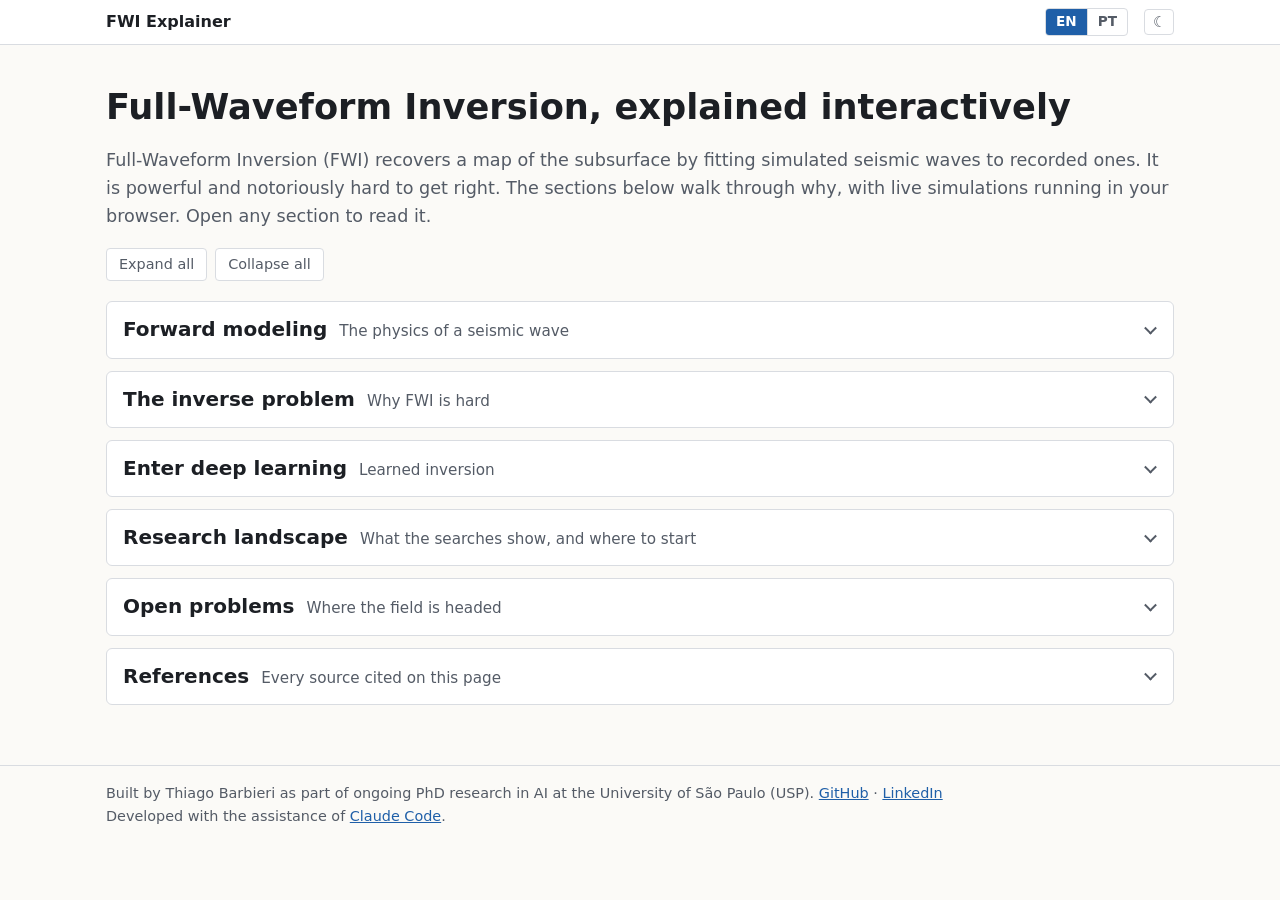
==== commit 12bff9c6: "feat: venues chart, citations-per-year ranking, footer note, author metadata - Research landscape: t" ====
--- a/index.html
+++ b/index.html
@@ -6,6 +6,21 @@
   <title>FWI Explainer</title>
   <link rel="icon" href="data:image/svg+xml,%3Csvg xmlns=%27http://www.w3.org/2000/svg%27 viewBox=%270 0 32 32%27%3E%3Cpath d=%27M2 16 Q6 4 10 16 T18 16 T26 16 T30 16%27 fill=%27none%27 stroke=%27%231f5fa8%27 stroke-width=%273%27/%3E%3C/svg%3E">
   <meta name="description" content="Interactive, in-browser explainer of seismic Full-Waveform Inversion and deep-learning approaches to it.">
+  <meta name="author" content="Thiago Barbieri">
+  <meta property="og:type" content="article">
+  <meta name="publish_date" property="og:publish_date" content="2026-09-21T10:06:34-03:00">
+  <meta property="article:published_time" content="2026-09-21T10:06:34-03:00">
+  <meta property="article:author" content="Thiago Barbieri">
+  <meta property="og:site_name" content="FWI Explainer">
+  <meta property="og:locale" content="en_US">
+  <meta property="og:title" content="FWI Explainer: full-waveform inversion, interactively">
+  <meta property="og:description" content="Live seismic simulations and inversion in the browser: why FWI is hard, what cycle-skipping looks like, and where deep learning helps and fails.">
+  <meta property="og:url" content="https://barbieriht.github.io/fwi-explainer/">
+  <meta property="og:image" content="https://barbieriht.github.io/fwi-explainer/assets/img/social-preview-en.png">
+  <meta property="og:image:width" content="1200">
+  <meta property="og:image:height" content="630">
+  <meta property="og:image:alt" content="True velocity model next to a cycle-skipped FWI result">
+  <meta name="twitter:card" content="summary_large_image">
   <link rel="alternate" hreflang="en" href="index.html">
   <link rel="alternate" hreflang="pt-BR" href="index.pt.html">
   <link rel="stylesheet" href="assets/vendor/katex/katex.min.css">
@@ -328,48 +343,47 @@
       <div class="section-body">
         <p class="lede">What the studies collected for this work show, and where to start reading.</p>
         <h3>A snapshot of the searches</h3>
-        <p>While preparing this work, the author gathered studies on FWI through several database searches: a Scopus export and topic searches on FWI, time-lapse FWI and machine learning for FWI. The collection was not screened as in a systematic review, so the counts below describe these searches, not the field as a whole. Duplicates are removed, topics are assigned by fixed keyword rules on each study's title and abstract, and a study can have several topics.</p>
+        <p>While preparing this work, the author gathered studies on FWI through several database searches: a Scopus export and topic searches on FWI, time-lapse FWI and machine learning for FWI. The collection was not screened as in a systematic review, so the counts below describe these searches, not the field as a whole. Duplicates are removed, and studies that mention machine learning or deep learning are identified by fixed keyword rules on their title and abstract.</p>
         <section class="demo wide" id="snapshot" aria-labelledby="sn-title">
-          <h4 id="sn-title">Collected studies by year and topic</h4>
-          <div class="demo-panels even">
-            <figure>
-              <div data-role="years-chart"></div>
-              <ul class="chart-legend"><li class="legend-ml"><span>mentions ML / deep learning</span></li><li class="legend-other"><span>other studies</span></li></ul>
-              <figcaption>Studies per publication year.</figcaption>
-            </figure>
-            <figure>
-              <div data-role="topics-chart"></div>
-              <ul class="chart-legend"><li class="legend-early"><span>before 2021</span></li><li class="legend-late"><span>2021 onward</span></li></ul>
-              <figcaption>Share of studies mentioning each topic, before 2021 and from 2021 on.</figcaption>
-            </figure>
-          </div>
+          <h4 id="sn-title">Collected studies by year</h4>
+          <figure class="chart-block">
+            <div data-role="years-chart"></div>
+            <ul class="chart-legend"><li class="legend-ml"><span>mentions ML / deep learning</span></li><li class="legend-other"><span>other studies</span></li></ul>
+            <figcaption>Studies per publication year.</figcaption>
+          </figure>
+          <figure class="chart-block">
+            <div data-role="venues-chart"></div>
+            <figcaption>The most frequent journals and conference proceedings in the collection, with the same colors as above. Ties are ordered alphabetically.</figcaption>
+          </figure>
           <p class="demo-status" data-role="summary" aria-live="polite"></p>
         </section>
         <h3>Where to start</h3>
-        <p>Studies on FWI methods, ordered by how often they have been cited. Citation counts favor older papers, so recent work sits lower on the list. Each note restates what the paper says it does, based on its abstract.</p>
+        <p>Studies on FWI methods, ordered by citations per year since publication, which puts older and recent papers on a more even footing than raw citation counts. Each note restates what the paper says it does, based on its abstract.</p>
         <!-- readings:start (generated by scripts/build-page.js from content/readings.csv; do not edit) -->
+        <div class="reading-scroll" role="region" tabindex="0" aria-label="Reading list, ranked by citations (scrollable)">
         <ol class="reading-list">
-          <li><a class="cite" href="#virieux2009" data-cite="virieux2009">(Virieux &amp; Operto, 2009)</a> A broad overview of FWI: forward modeling, gradient and Hessian estimation, and why local optimization can end in local minima (poor starting models, missing low frequencies, noise). <span class="reading-meta">3,760 citations · Foundations</span></li>
-          <li><a class="cite" href="#tarantola1984" data-cite="tarantola1984">(Tarantola, 1984)</a> Solves the nonlinear seismic inverse problem by least squares; each iteration correlates the forward-propagated source field with the back-propagated data residuals, the idea behind the adjoint-state gradient. <span class="reading-meta">3,738 citations · Foundations</span></li>
-          <li><a class="cite" href="#bunks1995" data-cite="bunks1995">(Bunks et al., 1995)</a> Shows on the Marmousi model that decomposing the inversion by scale, starting from long wavelengths where local minima are fewer and farther apart, greatly improves convergence. <span class="reading-meta">1,628 citations · Cycle-skipping and misfit functions</span></li>
-          <li><a class="cite" href="#operto2013" data-cite="operto2013">(Operto et al., 2013)</a> A guided tour of multiparameter FWI (P- and S-wave velocities, density, attenuation, anisotropy), explaining crosstalk between parameters and why scaling matters. <span class="reading-meta">411 citations · Multiparameter inversion and crosstalk</span></li>
-          <li><a class="cite" href="#warner2016" data-cite="warner2016">(Warner &amp; Guasch, 2016)</a> Adaptive waveform inversion: instead of differencing waveforms, it designs filters that map predicted to observed data and drives them toward zero-lag deltas, a formulation meant to avoid cycle-skipping. <span class="reading-meta">391 citations · Cycle-skipping and misfit functions</span></li>
-          <li><a class="cite" href="#metivier2016" data-cite="metivier2016">(Métivier et al., 2016)</a> Measures the misfit with an optimal transport distance that accounts for the lateral coherency of events across traces; on Marmousi 2, BP 2004 and Chevron 2014 data it is less prone to cycle skipping than the L2 distance. <span class="reading-meta">320 citations · Cycle-skipping and misfit functions</span></li>
-          <li><a class="cite" href="#zhu2022integrating" data-cite="zhu2022integrating">(Zhu et al., 2022)</a> Represents the velocity model with a generative neural network inside FWI; the network acts as a spatial regularizer that mitigates local minima and noise, and Monte Carlo dropout gives an uncertainty estimate. <span class="reading-meta">119 citations · Deep learning in FWI</span></li>
-          <li><a class="cite" href="#sun2023implicit" data-cite="sun2023implicit">(Sun et al., 2023)</a> Implicit FWI represents the velocity model with a coordinate-based neural network; from random initialization it reports better convergence than standard FWI, and adds dropout for approximate uncertainty. <span class="reading-meta">96 citations · Deep learning in FWI</span></li>
-          <li><a class="cite" href="#engquist2022" data-cite="engquist2022">(Engquist &amp; Yang, 2022)</a> Uses the Wasserstein distance from optimal transport as the misfit, with a sharper convexity result, and discusses how to normalize seismic signals so the theory applies. <span class="reading-meta">50 citations · Cycle-skipping and misfit functions</span></li>
-          <li><a class="cite" href="#keating2020" data-cite="keating2020">(Keating &amp; Innanen, 2020)</a> Introduces a numerical way to assess crosstalk in viscoelastic FWI, including leakage between unknowns far apart in space, which point-scatterer analysis misses. <span class="reading-meta">27 citations · Multiparameter inversion and crosstalk</span></li>
-          <li><a class="cite" href="#li2022targetlapse" data-cite="li2022targetlapse">(Li &amp; Alkhalifah, 2022)</a> Target-oriented time-lapse elastic FWI: redatuming focuses the inversion on the reservoir, and a deep-learning prior built from well data regularizes it. <span class="reading-meta">23 citations · Time-lapse monitoring</span></li>
-          <li><a class="cite" href="#taufik2024learned" data-cite="taufik2024learned">(Taufik et al., 2024)</a> Trains a diffusion model on elastic-parameter distributions and uses it as a learned regularizer in elastic FWI, instead of an empirical relation between the parameters. <span class="reading-meta">21 citations · Deep learning in FWI</span></li>
-          <li><a class="cite" href="#zhang2023eifwi" data-cite="zhang2023eifwi">(Zhang et al., 2023)</a> Elastic implicit FWI: a multilayer perceptron or a Bayesian neural network generates the elastic model, reducing reliance on an accurate starting model. <span class="reading-meta">21 citations · Uncertainty</span></li>
-          <li><a class="cite" href="#sun2022mlmisfit" data-cite="sun2022mlmisfit">(Sun &amp; Alkhalifah, 2022)</a> Learns the misfit function itself: a neural network trained by meta-learning (running FWI on random models) to compare predicted and observed data robustly to cycle-skipping. <span class="reading-meta">19 citations · Cycle-skipping and misfit functions</span></li>
-          <li><a class="cite" href="#yin2025wiser" data-cite="yin2025wiser">(Yin et al., 2025)</a> A semi-amortized variational inference framework that pairs a generative network with physics-based refinements to estimate multimodal posteriors in FWI at full resolution. <span class="reading-meta">9 citations · Uncertainty</span></li>
-          <li><a class="cite" href="#liu2026reparam" data-cite="liu2026reparam">(Liu et al., 2026)</a> Benchmarks network architectures (U-Net, CNN, MLP) and initialization strategies for deep-reparameterized FWI, where the network weights rather than the model cells are optimized. <span class="reading-meta">5 citations · Deep learning in FWI</span></li>
-          <li><a class="cite" href="#huo2026cnnmmi" data-cite="huo2026cnnmmi">(Li et al., 2026c)</a> Uses three separate self-supervised networks for P-wave velocity, S-wave velocity and density to cut crosstalk pathways, combined with a low-to-high frequency workflow; applied to marine data. <span class="reading-meta">1 citations · Multiparameter inversion and crosstalk</span></li>
-          <li><a class="cite" href="#elmeliegy2026vae" data-cite="elmeliegy2026vae">(Elmeliegy et al., 2026)</a> A variational autoencoder, trained without labeled data and constrained by a finite-difference solver, returns a set of velocity models that fit the data, for single- and multiparameter FWI. <span class="reading-meta">0 citations · Uncertainty</span></li>
-          <li><a class="cite" href="#li2026co2" data-cite="li2026co2">(Li et al., 2026a)</a> Bayesian full-waveform monitoring of CO₂ storage: flow simulations build the prior, a variational autoencoder compresses it, and Hamiltonian Monte Carlo infers saturation changes. <span class="reading-meta">0 citations · Time-lapse monitoring</span></li>
-          <li><a class="cite" href="#saad2026siamesefit" data-cite="saad2026siamesefit">(Saad &amp; Alkhalifah, 2026)</a> A self-supervised Siamese network compares observed and simulated data in a learned latent space, aimed at starting models whose data are more than half a cycle off. <span class="reading-meta">0 citations · Cycle-skipping and misfit functions</span></li>
+          <li><a class="cite" href="#virieux2009" data-cite="virieux2009">(Virieux &amp; Operto, 2009)</a> A broad overview of FWI: forward modeling, gradient and Hessian estimation, and why local optimization can end in local minima (poor starting models, missing low frequencies, noise). <span class="reading-meta">3,760 citations, 209 per year · Foundations</span></li>
+          <li><a class="cite" href="#tarantola1984" data-cite="tarantola1984">(Tarantola, 1984)</a> Solves the nonlinear seismic inverse problem by least squares; each iteration correlates the forward-propagated source field with the back-propagated data residuals, the idea behind the adjoint-state gradient. <span class="reading-meta">3,738 citations, 87 per year · Foundations</span></li>
+          <li><a class="cite" href="#bunks1995" data-cite="bunks1995">(Bunks et al., 1995)</a> Shows on the Marmousi model that decomposing the inversion by scale, starting from long wavelengths where local minima are fewer and farther apart, greatly improves convergence. <span class="reading-meta">1,628 citations, 51 per year · Cycle-skipping and misfit functions</span></li>
+          <li><a class="cite" href="#warner2016" data-cite="warner2016">(Warner &amp; Guasch, 2016)</a> Adaptive waveform inversion: instead of differencing waveforms, it designs filters that map predicted to observed data and drives them toward zero-lag deltas, a formulation meant to avoid cycle-skipping. <span class="reading-meta">391 citations, 36 per year · Cycle-skipping and misfit functions</span></li>
+          <li><a class="cite" href="#operto2013" data-cite="operto2013">(Operto et al., 2013)</a> A guided tour of multiparameter FWI (P- and S-wave velocities, density, attenuation, anisotropy), explaining crosstalk between parameters and why scaling matters. <span class="reading-meta">411 citations, 29 per year · Multiparameter inversion and crosstalk</span></li>
+          <li><a class="cite" href="#metivier2016" data-cite="metivier2016">(Métivier et al., 2016)</a> Measures the misfit with an optimal transport distance that accounts for the lateral coherency of events across traces; on Marmousi 2, BP 2004 and Chevron 2014 data it is less prone to cycle skipping than the L2 distance. <span class="reading-meta">320 citations, 29 per year · Cycle-skipping and misfit functions</span></li>
+          <li><a class="cite" href="#sun2023implicit" data-cite="sun2023implicit">(Sun et al., 2023)</a> Implicit FWI represents the velocity model with a coordinate-based neural network; from random initialization it reports better convergence than standard FWI, and adds dropout for approximate uncertainty. <span class="reading-meta">96 citations, 24 per year · Deep learning in FWI</span></li>
+          <li><a class="cite" href="#zhu2022integrating" data-cite="zhu2022integrating">(Zhu et al., 2022)</a> Represents the velocity model with a generative neural network inside FWI; the network acts as a spatial regularizer that mitigates local minima and noise, and Monte Carlo dropout gives an uncertainty estimate. <span class="reading-meta">119 citations, 24 per year · Deep learning in FWI</span></li>
+          <li><a class="cite" href="#engquist2022" data-cite="engquist2022">(Engquist &amp; Yang, 2022)</a> Uses the Wasserstein distance from optimal transport as the misfit, with a sharper convexity result, and discusses how to normalize seismic signals so the theory applies. <span class="reading-meta">50 citations, 10 per year · Cycle-skipping and misfit functions</span></li>
+          <li><a class="cite" href="#taufik2024learned" data-cite="taufik2024learned">(Taufik et al., 2024)</a> Trains a diffusion model on elastic-parameter distributions and uses it as a learned regularizer in elastic FWI, instead of an empirical relation between the parameters. <span class="reading-meta">21 citations, 7 per year · Deep learning in FWI</span></li>
+          <li><a class="cite" href="#zhang2023eifwi" data-cite="zhang2023eifwi">(Zhang et al., 2023)</a> Elastic implicit FWI: a multilayer perceptron or a Bayesian neural network generates the elastic model, reducing reliance on an accurate starting model. <span class="reading-meta">21 citations, 5.3 per year · Uncertainty</span></li>
+          <li><a class="cite" href="#liu2026reparam" data-cite="liu2026reparam">(Liu et al., 2026)</a> Benchmarks network architectures (U-Net, CNN, MLP) and initialization strategies for deep-reparameterized FWI, where the network weights rather than the model cells are optimized. <span class="reading-meta">5 citations, 5 per year · Deep learning in FWI</span></li>
+          <li><a class="cite" href="#li2022targetlapse" data-cite="li2022targetlapse">(Li &amp; Alkhalifah, 2022)</a> Target-oriented time-lapse elastic FWI: redatuming focuses the inversion on the reservoir, and a deep-learning prior built from well data regularizes it. <span class="reading-meta">23 citations, 4.6 per year · Time-lapse monitoring</span></li>
+          <li><a class="cite" href="#yin2025wiser" data-cite="yin2025wiser">(Yin et al., 2025)</a> A semi-amortized variational inference framework that pairs a generative network with physics-based refinements to estimate multimodal posteriors in FWI at full resolution. <span class="reading-meta">9 citations, 4.5 per year · Uncertainty</span></li>
+          <li><a class="cite" href="#keating2020" data-cite="keating2020">(Keating &amp; Innanen, 2020)</a> Introduces a numerical way to assess crosstalk in viscoelastic FWI, including leakage between unknowns far apart in space, which point-scatterer analysis misses. <span class="reading-meta">27 citations, 3.9 per year · Multiparameter inversion and crosstalk</span></li>
+          <li><a class="cite" href="#sun2022mlmisfit" data-cite="sun2022mlmisfit">(Sun &amp; Alkhalifah, 2022)</a> Learns the misfit function itself: a neural network trained by meta-learning (running FWI on random models) to compare predicted and observed data robustly to cycle-skipping. <span class="reading-meta">19 citations, 3.8 per year · Cycle-skipping and misfit functions</span></li>
+          <li><a class="cite" href="#huo2026cnnmmi" data-cite="huo2026cnnmmi">(Li et al., 2026c)</a> Uses three separate self-supervised networks for P-wave velocity, S-wave velocity and density to cut crosstalk pathways, combined with a low-to-high frequency workflow; applied to marine data. <span class="reading-meta">1 citations, 1 per year · Multiparameter inversion and crosstalk</span></li>
+          <li><a class="cite" href="#elmeliegy2026vae" data-cite="elmeliegy2026vae">(Elmeliegy et al., 2026)</a> A variational autoencoder, trained without labeled data and constrained by a finite-difference solver, returns a set of velocity models that fit the data, for single- and multiparameter FWI. <span class="reading-meta">0 citations, 0 per year · Uncertainty</span></li>
+          <li><a class="cite" href="#li2026co2" data-cite="li2026co2">(Li et al., 2026a)</a> Bayesian full-waveform monitoring of CO₂ storage: flow simulations build the prior, a variational autoencoder compresses it, and Hamiltonian Monte Carlo infers saturation changes. <span class="reading-meta">0 citations, 0 per year · Time-lapse monitoring</span></li>
+          <li><a class="cite" href="#saad2026siamesefit" data-cite="saad2026siamesefit">(Saad &amp; Alkhalifah, 2026)</a> A self-supervised Siamese network compares observed and simulated data in a learned latent space, aimed at starting models whose data are more than half a cycle off. <span class="reading-meta">0 citations, 0 per year · Cycle-skipping and misfit functions</span></li>
         </ol>
+        </div>
         <p class="note">Citation counts: OpenAlex, retrieved Sep 21, 2026.</p>
         <!-- readings:end -->
       </div>
@@ -575,7 +589,7 @@
     </details>
   </main>
   <footer class="site-footer">
-    <p>Built by Thiago Barbieri as part of ongoing PhD research in AI at the University of São Paulo (USP). <a href="https://github.com/barbieriht">GitHub</a> · <a href="https://www.linkedin.com/in/barbieriht/">LinkedIn</a></p>
+    <p>Built by Thiago Barbieri as part of ongoing PhD research in AI at the University of São Paulo (USP). <a href="https://github.com/barbieriht">GitHub</a> · <a href="https://www.linkedin.com/in/barbieriht/">LinkedIn</a><br>Developed with the assistance of <a href="https://claude.com/claude-code">Claude Code</a>.</p>
   </footer>
   <script src="assets/vendor/katex/katex.min.js" defer></script>
   <script src="assets/vendor/katex/auto-render.min.js" defer></script>
--- a/assets/css/layout.css
+++ b/assets/css/layout.css
@@ -175,18 +175,25 @@
 .bar-ml { fill: var(--series-a); }
 .bar-other { fill: var(--series-muted); }
 .bar rect { stroke: var(--bg); stroke-width: 1; }
-.dumbbell-link { stroke: var(--border); stroke-width: 2; }
-.dot-early { fill: var(--series-muted); }
-.dot-late { fill: var(--series-a); }
-.topic-label { font-size: 12px; }
+.venue-label { font-size: 12px; fill: var(--text); }
+.venue-count { font-size: 12px; }
 .legend-ml { color: var(--series-a); }
-.legend-other, .legend-early { color: var(--series-muted); }
-.legend-late { color: var(--series-a); }
-.chart-legend li.legend-ml::before, .chart-legend li.legend-other::before,
-.chart-legend li.legend-early::before, .chart-legend li.legend-late::before {
+.legend-other { color: var(--series-muted); }
+.chart-legend li.legend-ml::before, .chart-legend li.legend-other::before {
   width: 10px; height: 10px; border-top: 0; background: currentColor;
 }
-.chart-legend li.legend-early::before, .chart-legend li.legend-late::before { border-radius: 50%; }
+/* Reading list scrolls inside its own box; shadows hint at more content above/below. */
+.reading-scroll {
+  max-height: 420px; overflow-y: auto; overscroll-behavior: contain;
+  border: 1px solid var(--border); border-radius: var(--radius); padding: 4px 12px 4px 4px;
+  background:
+    linear-gradient(var(--bg) 30%, transparent) top / 100% 24px no-repeat local,
+    linear-gradient(transparent, var(--bg) 70%) bottom / 100% 24px no-repeat local,
+    radial-gradient(farthest-side at 50% 0, rgba(0, 0, 0, 0.18), transparent) top / 100% 10px no-repeat scroll,
+    radial-gradient(farthest-side at 50% 100%, rgba(0, 0, 0, 0.18), transparent) bottom / 100% 10px no-repeat scroll,
+    var(--bg);
+}
+.reading-scroll:focus-visible { outline: 2px solid var(--accent); outline-offset: 2px; }
 .reading-list { padding-left: 1.6em; }
 .reading-list li { margin-bottom: 10px; }
 .reading-meta { display: block; font-size: 0.85rem; color: var(--text-muted); }
